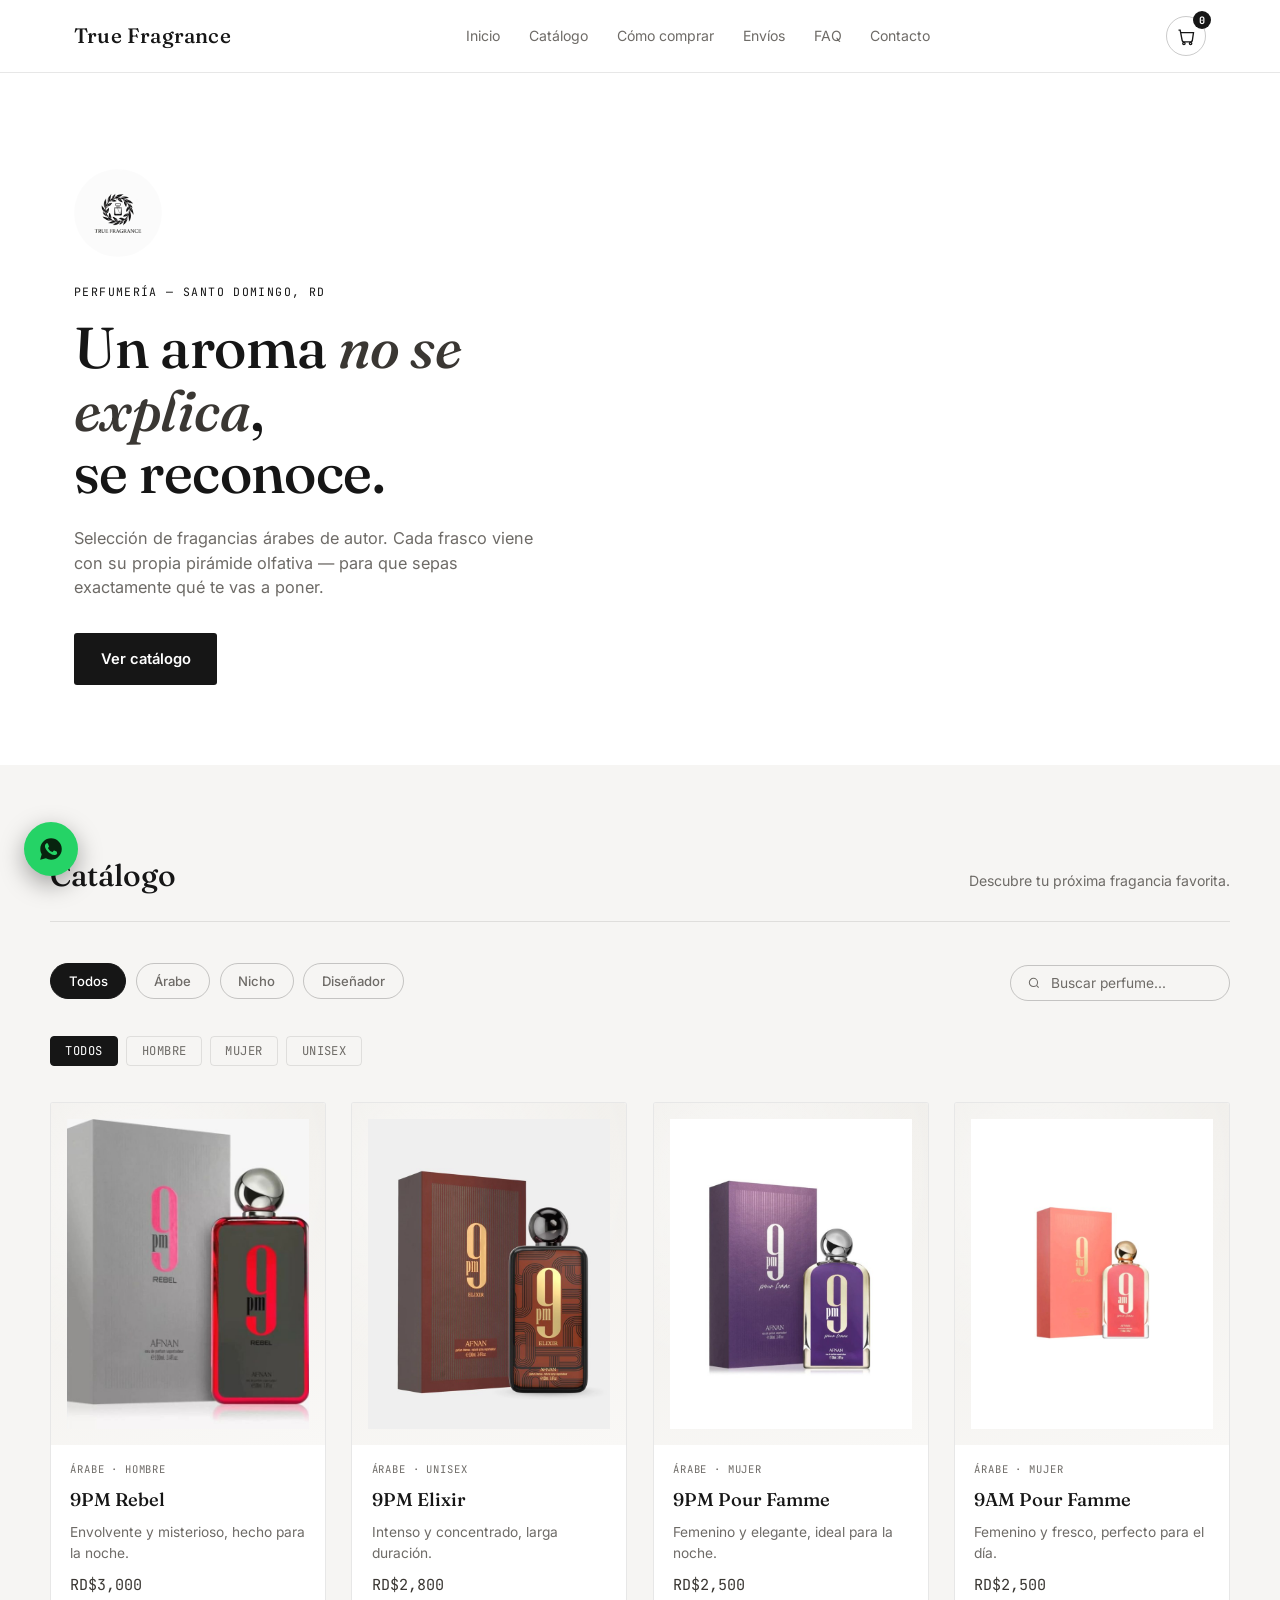
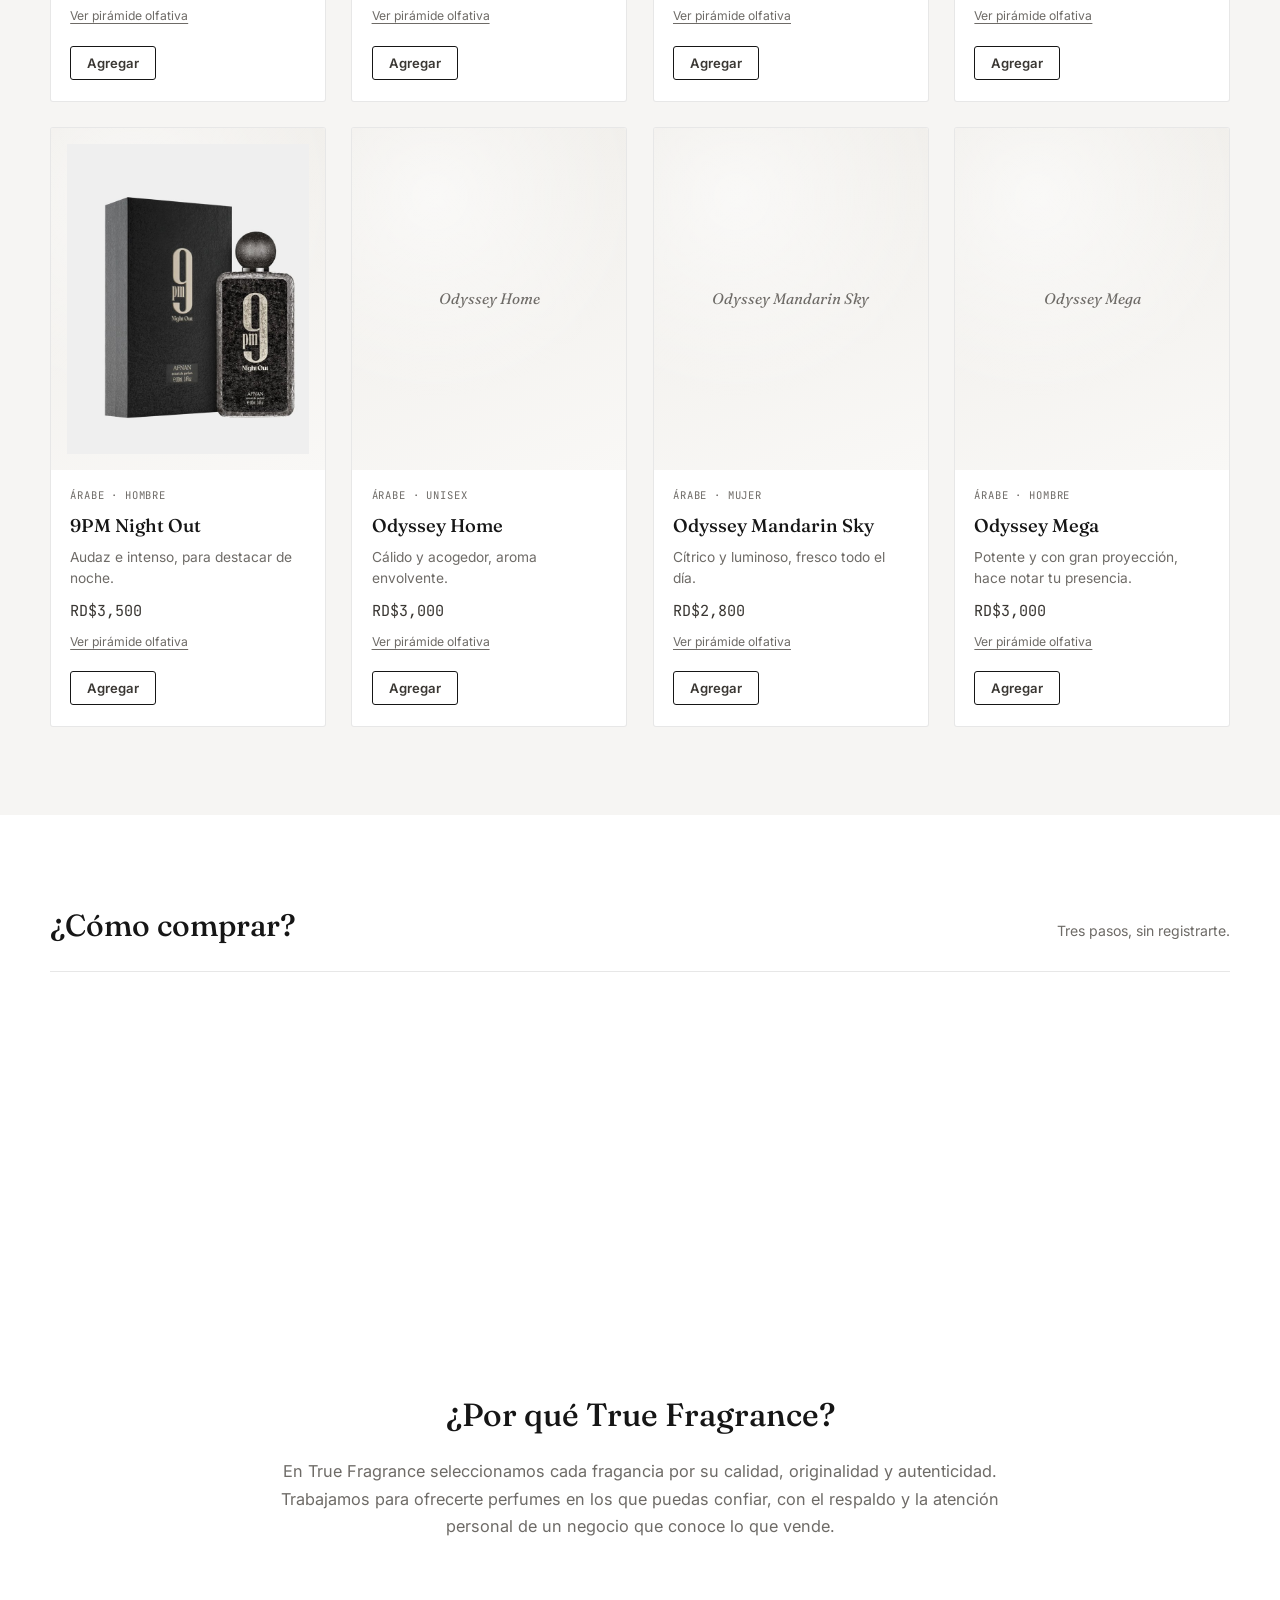
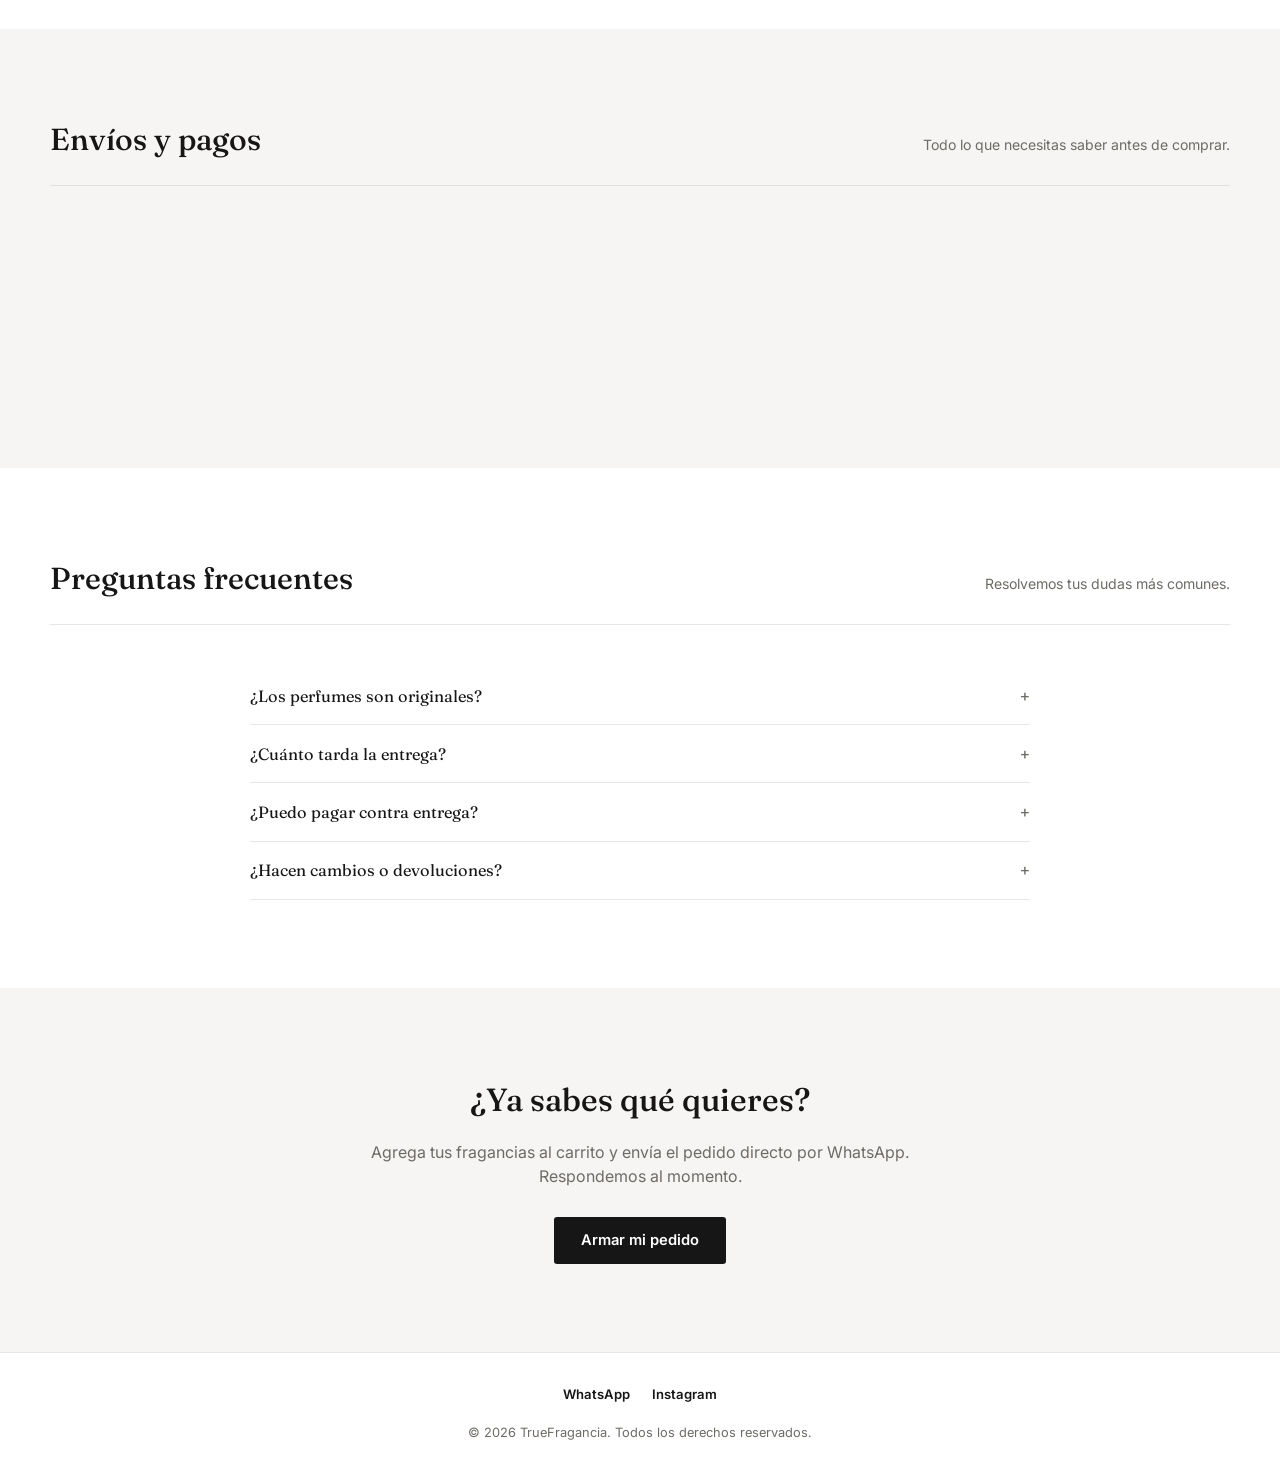
==== index.html @ 489523b9 "Add files via upload" ====
<!DOCTYPE html>
<html lang="es">
<head>
<meta charset="UTF-8">
<meta name="viewport" content="width=device-width, initial-scale=1.0">
<title>TrueFragancia — Perfumería</title>
<meta name="description" content="TrueFragancia — perfumes seleccionados, pedidos directos por WhatsApp.">
<link rel="preconnect" href="https://fonts.googleapis.com">
<link rel="preconnect" href="https://fonts.gstatic.com" crossorigin>
<link href="https://fonts.googleapis.com/css2?family=Fraunces:ital,opsz,wght@0,9..144,300;0,9..144,500;0,9..144,600;1,9..144,400&family=Inter:wght@400;500;600&family=JetBrains+Mono:wght@400;500&display=swap" rel="stylesheet">
<link rel="icon" type="image/jpeg" href="assets/logo.jpg">
<link rel="stylesheet" href="css/style.css">
</head>
<body>

<!-- ===== HEADER ===== -->
<header class="site-header">
  <div class="header-inner">
    <a href="#top" class="brand">
      <span class="brand-name">True Fragrance</span>
    </a>
    <nav class="main-nav" id="mainNav">
      <a href="#top">Inicio</a>
      <a href="#catalogo">Catálogo</a>
      <a href="#como-comprar">Cómo comprar</a>
      <a href="#envios">Envíos</a>
      <a href="#faq">FAQ</a>
      <a href="#contacto">Contacto</a>
    </nav>
    <div class="header-actions">
      <button class="cart-trigger" id="cartTrigger" aria-label="Abrir carrito">
        <svg viewBox="0 0 24 24" width="20" height="20" fill="none" stroke="currentColor" stroke-width="1.6"><path d="M3 5h2l2.4 12.4a2 2 0 0 0 2 1.6h8.2a2 2 0 0 0 2-1.6L21 8H6"/><circle cx="9.5" cy="21" r="1.4"/><circle cx="17.5" cy="21" r="1.4"/></svg>
        <span class="cart-count" id="cartCount">0</span>
      </button>
      <button class="nav-toggle" id="navToggle" aria-label="Abrir menú" aria-expanded="false">
        <span></span><span></span><span></span>
      </button>
    </div>
  </div>
</header>

<!-- ===== HERO ===== -->
<section class="hero" id="top">
  <div class="hero-inner">
    <img src="assets/logo.jpg" alt="True Fragrance" class="hero-logo">
    <p class="eyebrow">Perfumería &mdash; Santo Domingo, RD</p>
    <h1 class="hero-title">Un aroma <em>no se explica</em>,<br>se reconoce.</h1>
    <p class="hero-sub">Selección de fragancias árabes de autor. Cada frasco viene con su propia pirámide olfativa &mdash; para que sepas exactamente qué te vas a poner.</p>
    <a href="#catalogo" class="btn btn-primary">Ver catálogo</a>
  </div>
</section><!-- ===== CATALOGO ===== -->
<section class="catalog reveal" id="catalogo">
  <div class="section-head">
    <h2>Catálogo</h2>
    <p>Descubre tu próxima fragancia favorita.</p>
  </div>
  <div class="catalog-controls">
    <div class="category-filter" id="categoryFilter"><!-- generado por JS --></div>
    <div class="search-box">
      <svg viewBox="0 0 24 24" width="16" height="16" fill="none" stroke="currentColor" stroke-width="1.8"><circle cx="11" cy="11" r="7"/><path d="m20 20-3.5-3.5"/></svg>
      <input type="text" id="searchInput" placeholder="Buscar perfume...">
    </div>
  </div>
  <div class="gender-filter" id="genderFilter"><!-- generado por JS --></div>
  <div class="product-grid" id="productGrid"><!-- generado por JS --></div>
</section>

<!-- ===== COMO COMPRAR ===== -->
<section class="how-it-works reveal" id="como-comprar">
  <div class="section-head">
    <h2>¿Cómo comprar?</h2>
    <p>Tres pasos, sin registrarte.</p>
  </div>
  <div class="steps-grid reveal-stagger">
    <div class="step-box reveal-item">
      <span class="step-num">01</span>
      <h3>Elige tu fragancia</h3>
      <p>Explora el catálogo, filtra por categoría y revisa la pirámide olfativa de cada perfume.</p>
    </div>
    <div class="step-box reveal-item">
      <span class="step-num">02</span>
      <h3>Agrégala al carrito</h3>
      <p>Puedes pedir varias a la vez. Ajusta cantidades desde el carrito en cualquier momento.</p>
    </div>
    <div class="step-box reveal-item">
      <span class="step-num">03</span>
      <h3>Confirma por WhatsApp</h3>
      <p>Al tocar "Pedir por WhatsApp" se arma el mensaje solo, con tu pedido y el total. Nosotros confirmamos entrega y pago contigo directamente.</p>
    </div>
  </div>
</section>

<!-- ===== HISTORIA ===== -->
<section class="story reveal" id="historia">
  <div class="story-inner">
    <h2>¿Por qué True Fragrance?</h2>
    <p>En True Fragrance seleccionamos cada fragancia por su calidad, originalidad y autenticidad. Trabajamos para ofrecerte perfumes en los que puedas confiar, con el respaldo y la atención personal de un negocio que conoce lo que vende.</p>
  </div>
</section>

<!-- ===== ENVIOS Y PAGOS ===== -->
<section class="shipping reveal" id="envios">
  <div class="section-head">
    <h2>Envíos y pagos</h2>
    <p>Todo lo que necesitas saber antes de comprar.</p>
  </div>
  <div class="info-grid reveal-stagger">
    <div class="info-box reveal-item">
      <h3>Zonas de envío</h3>
      <p>Ej: Entregas en Santo Domingo y Distrito Nacional en 24-48h. Otras provincias por courier, 2-4 días. Escribe aquí tus zonas y costos reales.</p>
    </div>
    <div class="info-box reveal-item">
      <h3>Métodos de pago</h3>
      <p>Ej: Efectivo contra entrega, transferencia bancaria o pago móvil. Coordinas el método directo por WhatsApp al confirmar tu pedido.</p>
    </div>
    <div class="info-box reveal-item">
      <h3>Garantía</h3>
      <p>Ej: Todos nuestros perfumes son 100% originales. Si algo llega mal, tienes 48h para reportarlo y lo resolvemos.</p>
    </div>
  </div>
</section>

<!-- ===== FAQ ===== -->
<section class="faq reveal" id="faq">
  <div class="section-head">
    <h2>Preguntas frecuentes</h2>
    <p>Resolvemos tus dudas más comunes.</p>
  </div>
  <div class="faq-list" id="faqList">
    <div class="faq-item">
      <button class="faq-question" type="button" aria-expanded="false">¿Los perfumes son originales?<span class="faq-icon">+</span></button>
      <div class="faq-answer"><p>Sí, todos nuestros perfumes son 100% originales y sellados de fábrica.</p></div>
    </div>
    <div class="faq-item">
      <button class="faq-question" type="button" aria-expanded="false">¿Cuánto tarda la entrega?<span class="faq-icon">+</span></button>
      <div class="faq-answer"><p>Depende de tu zona. Al confirmar tu pedido por WhatsApp te damos el tiempo exacto.</p></div>
    </div>
    <div class="faq-item">
      <button class="faq-question" type="button" aria-expanded="false">¿Puedo pagar contra entrega?<span class="faq-icon">+</span></button>
      <div class="faq-answer"><p>Sí, además de efectivo contra entrega aceptamos transferencia y pago móvil.</p></div>
    </div>
    <div class="faq-item">
      <button class="faq-question" type="button" aria-expanded="false">¿Hacen cambios o devoluciones?<span class="faq-icon">+</span></button>
      <div class="faq-answer"><p>Si tu perfume llega en mal estado, escríbenos dentro de las primeras 48 horas y lo resolvemos sin costo.</p></div>
    </div>
  </div>
</section>

<!-- ===== CONTACTO / CTA ===== -->
<section class="contact reveal" id="contacto">
  <div class="contact-inner">
    <h2>¿Ya sabes qué quieres?</h2>
    <p>Agrega tus fragancias al carrito y envía el pedido directo por WhatsApp. Respondemos al momento.</p>
    <button class="btn btn-primary" id="openCartFromContact">Armar mi pedido</button>
  </div>
</section>

<footer class="site-footer">
  <div class="footer-social">
    <a href="https://wa.me/18492874453" target="_blank" rel="noopener" aria-label="WhatsApp">WhatsApp</a>
    <a href="#" target="_blank" rel="noopener" aria-label="Instagram">Instagram</a>
  </div>
  <p>&copy; <span id="year"></span> TrueFragancia. Todos los derechos reservados.</p>
</footer>

<!-- ===== CART DRAWER ===== -->
<div class="cart-overlay" id="cartOverlay"></div>
<aside class="cart-drawer" id="cartDrawer" aria-label="Carrito de compras">
  <div class="cart-head">
    <h3>Tu pedido</h3>
    <button class="cart-close" id="cartClose" aria-label="Cerrar carrito">&times;</button>
  </div>
  <div class="cart-items" id="cartItems">
    <p class="cart-empty" id="cartEmpty">Tu carrito está vacío. Agrega alguna fragancia del catálogo.</p>
  </div>
  <div class="cart-footer">
    <div class="cart-total-row">
      <span>Total</span>
      <span id="cartTotal">RD$0</span>
    </div>
    <a href="#" target="_blank" rel="noopener" class="btn btn-whatsapp" id="whatsappBtn">
      <svg viewBox="0 0 24 24" width="18" height="18" fill="currentColor"><path d="M12.04 2C6.58 2 2.13 6.45 2.13 11.91c0 1.75.46 3.45 1.32 4.95L2 22l5.28-1.38a9.9 9.9 0 0 0 4.76 1.21h.01c5.46 0 9.9-4.45 9.9-9.91C21.96 6.45 17.5 2 12.04 2Zm5.8 14.1c-.24.68-1.4 1.3-1.94 1.38-.5.08-1.12.11-1.8-.11-.42-.13-.95-.31-1.64-.6-2.88-1.25-4.76-4.15-4.9-4.34-.14-.19-1.17-1.56-1.17-2.98s.73-2.11 1-2.4c.24-.27.53-.33.7-.33h.5c.16 0 .38-.03.58.45.24.58.81 2 .88 2.15.07.15.11.32.02.51-.09.19-.14.31-.28.48-.14.16-.29.36-.42.48-.14.14-.28.29-.12.57.16.28.71 1.18 1.53 1.92 1.05.95 1.95 1.25 2.23 1.39.28.14.44.12.6-.07.16-.19.68-.8.87-1.08.19-.27.37-.22.62-.13.26.09 1.63.77 1.91.91.28.14.47.21.53.33.07.12.07.68-.17 1.36Z"/></svg>
      Pedir por WhatsApp
    </a>
  </div>
</aside>

<button class="wa-float" id="waFloat" aria-label="Escribir por WhatsApp">
  <svg viewBox="0 0 24 24" width="26" height="26" fill="currentColor"><path d="M12.04 2C6.58 2 2.13 6.45 2.13 11.91c0 1.75.46 3.45 1.32 4.95L2 22l5.28-1.38a9.9 9.9 0 0 0 4.76 1.21h.01c5.46 0 9.9-4.45 9.9-9.91C21.96 6.45 17.5 2 12.04 2Zm5.8 14.1c-.24.68-1.4 1.3-1.94 1.38-.5.08-1.12.11-1.8-.11-.42-.13-.95-.31-1.64-.6-2.88-1.25-4.76-4.15-4.9-4.34-.14-.19-1.17-1.56-1.17-2.98s.73-2.11 1-2.4c.24-.27.53-.33.7-.33h.5c.16 0 .38-.03.58.45.24.58.81 2 .88 2.15.07.15.11.32.02.51-.09.19-.14.31-.28.48-.14.16-.29.36-.42.48-.14.14-.28.29-.12.57.16.28.71 1.18 1.53 1.92 1.05.95 1.95 1.25 2.23 1.39.28.14.44.12.6-.07.16-.19.68-.8.87-1.08.19-.27.37-.22.62-.13.26.09 1.63.77 1.91.91.28.14.47.21.53.33.07.12.07.68-.17 1.36Z"/></svg>
</button>

<script src="js/products.js"></script>
<script src="js/script.js"></script>
</body>
</html>
---- css/style.css ----
/* =========================================================
   TrueFragancia — tokens
   ========================================================= */
:root{
  --bg:        #FFFFFF;
  --surface:   #F6F5F3;
  --surface-2: #FFFFFF;
  --ink:       #161616;
  --ink-muted: #6E6B67;
  --gold:      #161616;
  --gold-soft: #3A3733;
  --rose:      #B23A3A;
  --line:      rgba(22,22,22,0.10);
  --line-strong: rgba(22,22,22,0.22);

  --font-display: 'Fraunces', serif;
  --font-body: 'Inter', sans-serif;
  --font-mono: 'JetBrains Mono', monospace;

  --radius: 3px;
  --wa-green: #25D366;
}

*{ box-sizing: border-box; }
html{ scroll-behavior: smooth; overflow-x: hidden; }
body{ overflow-x: hidden; }
body{
  margin:0;
  background: var(--bg);
  color: var(--ink);
  font-family: var(--font-body);
  line-height: 1.5;
  -webkit-font-smoothing: antialiased;
}
img{ max-width:100%; display:block; }
a{ color: inherit; text-decoration:none; }
h1,h2,h3{ font-family: var(--font-display); font-weight:500; margin:0; }
p{ margin:0; }
button{ font-family: inherit; cursor:pointer; }

:focus-visible{ outline: 2px solid var(--gold-soft); outline-offset: 3px; }

.eyebrow{
  font-family: var(--font-mono);
  font-size: .72rem;
  letter-spacing: .12em;
  text-transform: uppercase;
  color: var(--gold);
  margin: 0 0 1.1rem;
}

/* =========================================================
   Animaciones al hacer scroll
   ========================================================= */
.reveal{
  opacity: 0;
  transform: translateY(22px);
  transition: opacity .7s ease, transform .7s ease;
}
.reveal.in-view{
  opacity: 1;
  transform: translateY(0);
}
.reveal-stagger.in-view .reveal-item{
  animation: reveal-item-in .6s ease forwards;
}
.reveal-item{ opacity: 0; transform: translateY(16px); }
@keyframes reveal-item-in{
  to{ opacity: 1; transform: translateY(0); }
}
@media (prefers-reduced-motion: reduce){
  .reveal, .reveal-item{ opacity:1; transform:none; transition:none; animation:none; }
}

/* =========================================================
   Buttons
   ========================================================= */
.btn{
  display:inline-flex; align-items:center; gap:.5rem;
  padding: .85rem 1.6rem;
  border-radius: var(--radius);
  font-size: .92rem;
  font-weight:600;
  border: 1px solid transparent;
  transition: transform .18s ease, background .18s ease, border-color .18s ease;
}
.btn-primary{
  background: var(--gold);
  color: #FFFFFF;
}
.btn-primary:hover{ background: var(--gold-soft); transform: translateY(-1px); }
.btn-whatsapp{
  width:100%;
  justify-content:center;
  background: var(--wa-green);
  color: #08240F;
}
.btn-whatsapp:hover{ filter: brightness(1.08); }

/* =========================================================
   Header
   ========================================================= */
.site-header{
  position: sticky; top:0; z-index: 40;
  background: rgba(255,255,255,.86);
  backdrop-filter: blur(10px);
  border-bottom: 1px solid var(--line);
}
.header-inner{
  max-width: 1180px; margin: 0 auto;
  padding: 1rem 1.5rem;
  display:flex; align-items:center; justify-content:space-between;
  gap: 1rem;
}
.brand{ display:flex; align-items:center; gap:.6rem; }
.brand-name{
  font-family: var(--font-display);
  font-size: 1.3rem;
  font-weight: 500;
  letter-spacing: .01em;
  color: var(--ink);
  transition: color .2s ease;
}
.brand:hover .brand-name{ color: var(--gold-soft); }

.header-actions{ display:flex; align-items:center; gap: .7rem; }

.nav-toggle{
  display:none;
  width: 40px; height:40px;
  border-radius: 50%;
  border: 1px solid var(--line-strong);
  background: transparent;
  flex-direction: column;
  align-items:center; justify-content:center;
  gap: 4px;
}
.nav-toggle span{
  width: 16px; height: 1.5px;
  background: var(--ink);
  transition: transform .2s ease, opacity .2s ease;
}
.nav-toggle[aria-expanded="true"] span:nth-child(1){ transform: translateY(5.5px) rotate(45deg); }
.nav-toggle[aria-expanded="true"] span:nth-child(2){ opacity:0; }
.nav-toggle[aria-expanded="true"] span:nth-child(3){ transform: translateY(-5.5px) rotate(-45deg); }

.main-nav{ display:flex; gap: 1.8rem; }
.main-nav a{
  font-size: .88rem;
  color: var(--ink-muted);
  transition: color .15s ease;
}
.main-nav a:hover{ color: var(--gold-soft); }

.cart-trigger{
  position: relative;
  background: transparent; border: 1px solid var(--line-strong);
  color: var(--ink);
  width: 40px; height: 40px;
  border-radius: 50%;
  display:flex; align-items:center; justify-content:center;
}
.cart-trigger:hover{ border-color: var(--gold); }
.cart-count{
  position:absolute; top:-6px; right:-6px;
  background: var(--gold); color:#FFFFFF;
  font-family: var(--font-mono);
  font-size: .64rem; font-weight:700;
  min-width: 18px; height:18px; border-radius:50%;
  display:flex; align-items:center; justify-content:center;
  padding: 0 3px;
}

/* =========================================================
   Hero
   ========================================================= */
.hero{
  position: relative;
  max-width: 1180px; margin: 0 auto;
  padding: 6rem 1.5rem 5rem;
  text-align: left;
  display:flex; flex-direction:column; align-items:flex-start;
}
.hero-inner{ max-width: 640px; }
.hero-logo{
  width: 88px; height: 88px;
  object-fit: cover;
  object-position: center 30%;
  border-radius: 50%;
  filter: invert(1);
  mix-blend-mode: multiply;
  margin-bottom: 1.6rem;
}
.hero-title{
  font-size: clamp(2.3rem, 5vw, 3.6rem);
  line-height: 1.08;
  letter-spacing: -.01em;
  max-width: 15ch;
}
.hero-title em{
  font-style: italic;
  color: var(--gold-soft);
}
.hero-sub{
  margin-top: 1.4rem;
  max-width: 46ch;
  color: var(--ink-muted);
  font-size: 1.02rem;
}
.hero .btn{ margin-top: 2.1rem; }

@media (max-width: 760px){
  .hero{ padding: 4rem 1.3rem 3rem; }
  .hero-logo{ width: 68px; height: 68px; margin-bottom: 1.2rem; }
  .hero-inner{ max-width: 100%; }
}

@media (max-width: 820px){
  .nav-toggle{ display:flex; }
  .main-nav{
    position: absolute;
    top: 100%; left:0; right:0;
    flex-direction: column;
    gap: 0;
    background: var(--surface);
    border-bottom: 1px solid var(--line-strong);
    max-height: 0;
    overflow: hidden;
    transition: max-height .25s ease;
  }
  .main-nav.open{ max-height: 220px; }
  .main-nav a{
    padding: 1rem 1.5rem;
    border-top: 1px solid var(--line);
    color: var(--ink);
  }
  .site-header{ position: sticky; }
  .header-inner{ position: relative; }
}

@media (max-width: 480px){
  .header-inner{ padding: .7rem 1.1rem; }
  .brand-name{ font-size: 1.1rem; }
}

@media (max-width: 820px){
  .steps-grid{ grid-template-columns: 1fr; }
  .info-grid{ grid-template-columns: 1fr; }
  .catalog-controls{ flex-direction: column; align-items: stretch; }
  .gender-filter{ overflow-x: auto; padding-bottom: .3rem; }
  .search-box{ width: 100%; }
}

@media (max-width: 640px){
  .hero-logo{ width: 96px; height: 96px; margin-bottom: 1.2rem; }
  section{ padding: 3.6rem 1.1rem; }
  .hero{ padding: 3.2rem 1.1rem 3rem; }
  .hero-title{ font-size: clamp(1.9rem, 8vw, 2.6rem); }
  .hero-sub{ font-size: .94rem; }
  .section-head{ margin-bottom: 1.8rem; padding-bottom: 1.1rem; }
  .section-head h2{ font-size: 1.5rem; }
  .product-grid{ grid-template-columns: repeat(2, minmax(0, 1fr)); gap: .7rem; }
  .product-body{ padding: .7rem .8rem .85rem; gap: .35rem; }
  .product-name{ font-size: .92rem; }
  .product-desc{ font-size: .74rem; }
  .product-price{ font-size: .82rem; }
  .product-cat{ font-size: .58rem; }
  .pyramid-toggle{ font-size: .66rem; }
  .add-btn{ padding: .4rem .7rem; font-size: .74rem; }
  .reveal{ transform: translateY(10px); transition: opacity .5s ease, transform .5s ease; }
  .product-card{ animation-duration: .35s; }
  .story h2, .contact h2{ font-size: 1.5rem; }
  .cart-drawer{ width: 100vw; }
  .wa-float{ width: 48px; height: 48px; bottom: 1rem; left: 1rem; }
  .wa-float svg{ width: 22px; height: 22px; }
}

/* =========================================================
   Section shell
   ========================================================= */
section{ padding: 5.5rem 1.5rem; }
.section-head{
  max-width: 1180px; margin: 0 auto 2.6rem;
  display:flex; align-items:baseline; justify-content:space-between; gap:1rem;
  flex-wrap:wrap;
  border-bottom: 1px solid var(--line);
  padding-bottom: 1.4rem;
}
.section-head h2{ font-size: 1.9rem; }
.section-head p{ color: var(--ink-muted); font-size: .88rem; }
.section-head code{
  font-family: var(--font-mono);
  background: var(--surface-2);
  padding: .1rem .4rem;
  border-radius: 2px;
  font-size: .82rem;
}

/* =========================================================
   Catalog
   ========================================================= */
.catalog{ background: var(--surface); }

.catalog-controls{
  max-width: 1180px; margin: 0 auto 2rem;
  display:flex; align-items:center; justify-content:space-between;
  gap: 1rem; flex-wrap: wrap;
}
.category-filter{
  display:flex; gap: .6rem;
  overflow-x: auto;
  padding-bottom: .3rem;
  flex: 1 1 auto;
}
.category-filter::-webkit-scrollbar{ display:none; }
.search-box{
  display:flex; align-items:center; gap:.5rem;
  border: 1px solid var(--line-strong);
  border-radius: 999px;
  padding: .5rem 1rem;
  color: var(--ink-muted);
  flex: 0 0 auto;
  width: 220px;
}
.search-box:focus-within{ border-color: var(--ink); color: var(--ink); }
.search-box input{
  background:none; border:none; outline:none;
  color: var(--ink); font-family: var(--font-body);
  font-size: .86rem; width: 100%;
}
.search-box input::placeholder{ color: var(--ink-muted); }
.no-results{
  grid-column: 1/-1;
  text-align:center;
  color: var(--ink-muted);
  padding: 2.5rem 0;
  font-size: .9rem;
}

.gender-filter{
  max-width: 1180px; margin: 0 auto 2.2rem;
  display:flex; gap: .5rem;
}
.gender-btn{
  background: transparent;
  border: 1px solid var(--line);
  color: var(--ink-muted);
  padding: .4rem .9rem;
  border-radius: 4px;
  font-size: .76rem;
  font-family: var(--font-mono);
  letter-spacing: .04em;
  text-transform: uppercase;
  transition: background .15s ease, color .15s ease, border-color .15s ease;
}
.gender-btn:hover{ border-color: var(--ink-muted); color: var(--ink); }
.gender-btn.active{
  background: var(--ink);
  border-color: var(--ink);
  color: var(--bg);
}
.cat-btn{
  flex: 0 0 auto;
  background: transparent;
  border: 1px solid var(--line-strong);
  color: var(--ink-muted);
  padding: .55rem 1.1rem;
  border-radius: 999px;
  font-size: .82rem;
  font-weight: 500;
  white-space: nowrap;
  transition: background .15s ease, color .15s ease, border-color .15s ease;
}
.cat-btn:hover{ border-color: var(--ink); color: var(--ink); }
.cat-btn.active{
  background: var(--gold);
  border-color: var(--gold);
  color: #FFFFFF;
}

.product-grid{
  max-width: 1180px; margin: 0 auto;
  display:grid;
  grid-template-columns: repeat(auto-fill, minmax(250px, 1fr));
  gap: 1.6rem;
}
.product-card{
  background: var(--surface-2);
  border: 1px solid var(--line);
  border-radius: var(--radius);
  overflow:hidden;
  display:flex; flex-direction:column;
  transition: border-color .2s ease, transform .2s ease;
  opacity: 0;
  animation: card-in .5s ease forwards;
}
.product-card:hover{ border-color: var(--line-strong); transform: translateY(-3px); }
@keyframes card-in{
  from{ opacity:0; transform: translateY(14px); }
  to{ opacity:1; transform: translateY(0); }
}
.product-card:nth-child(1){ animation-delay: .03s; }
.product-card:nth-child(2){ animation-delay: .09s; }
.product-card:nth-child(3){ animation-delay: .15s; }
.product-card:nth-child(4){ animation-delay: .21s; }
.product-card:nth-child(5){ animation-delay: .27s; }
.product-card:nth-child(6){ animation-delay: .33s; }
.product-card:nth-child(n+7){ animation-delay: .38s; }
@media (prefers-reduced-motion: reduce){
  .product-card{ animation: none; opacity:1; }
}
.product-photo{
  aspect-ratio: 4/5;
  background:
    radial-gradient(circle at 30% 20%, rgba(255,255,255,.6), transparent 60%),
    linear-gradient(160deg, #EFEDE9, #F9F8F6);
  display:flex; align-items:center; justify-content:center;
  color: var(--ink-muted);
  font-family: var(--font-display); font-style: italic; font-size: .95rem;
  text-align:center; padding: 1rem;
  overflow:hidden;
}
.product-photo img{ width:100%; height:100%; object-fit: cover; }
.product-body{ padding: 1.1rem 1.2rem 1.3rem; display:flex; flex-direction:column; gap:.5rem; flex:1; }
.product-cat{
  font-family: var(--font-mono);
  font-size: .66rem;
  letter-spacing: .08em;
  text-transform: uppercase;
  color: var(--ink-muted);
}
.product-name{ font-family: var(--font-display); font-size: 1.15rem; }
.product-desc{ color: var(--ink-muted); font-size: .86rem; }
.product-price{
  font-family: var(--font-mono);
  color: var(--gold-soft);
  font-size: .95rem;
  margin-top:.2rem;
}

.pyramid-toggle{
  background:none; border:none; color: var(--ink-muted);
  font-size: .76rem; text-align:left; padding:0;
  text-decoration: underline; text-underline-offset: 3px;
  margin-top:.2rem;
}
.pyramid-toggle:hover{ color: var(--gold-soft); }
.pyramid{
  display:none;
  margin-top:.5rem;
  padding-top:.6rem;
  border-top: 1px dashed var(--line-strong);
  font-family: var(--font-mono);
  font-size: .72rem;
  color: var(--ink-muted);
}
.pyramid.open{ display:block; }
.pyramid-row{ display:flex; gap:.5rem; padding:.15rem 0; }
.pyramid-row b{ color: var(--gold); min-width: 78px; font-weight:600; }

.product-footer{
  margin-top: auto; padding-top: .9rem;
  display:flex; align-items:center; justify-content:space-between;
}
.add-btn{
  background: transparent;
  border: 1px solid var(--gold);
  color: var(--gold-soft);
  padding: .5rem 1rem;
  font-size: .82rem; font-weight:600;
  border-radius: var(--radius);
  transition: background .15s ease, color .15s ease;
}
.add-btn:hover{ background: var(--gold); color:#FFFFFF; }
.add-btn.added{ background: var(--wa-green); border-color: var(--wa-green); color:#08240F; }

/* =========================================================
   Cómo comprar
   ========================================================= */
.steps-grid{
  max-width: 1180px; margin: 0 auto;
  display:grid; grid-template-columns: repeat(3, 1fr); gap: 1.6rem;
}
.step-box{
  border: 1px solid var(--line);
  border-radius: var(--radius);
  padding: 1.6rem 1.4rem;
}
.step-num{
  display:block;
  font-family: var(--font-mono);
  color: var(--ink-muted);
  font-size: .8rem;
  margin-bottom: .8rem;
}
.step-box h3{ font-size: 1.05rem; margin-bottom: .5rem; }
.step-box p{ color: var(--ink-muted); font-size: .86rem; }

/* =========================================================
   Envíos y pagos
   ========================================================= */
.shipping{ background: var(--surface); }
.info-grid{
  max-width: 1180px; margin: 0 auto;
  display:grid; grid-template-columns: repeat(3, 1fr); gap: 1.6rem;
}
.info-box{
  background: var(--surface-2);
  border: 1px solid var(--line);
  border-radius: var(--radius);
  padding: 1.6rem 1.4rem;
}
.info-box h3{ font-size: 1rem; margin-bottom: .6rem; }
.info-box p{ color: var(--ink-muted); font-size: .86rem; line-height:1.6; }

/* =========================================================
   FAQ
   ========================================================= */
.faq-list{ max-width: 780px; margin: 0 auto; }
.faq-item{ border-bottom: 1px solid var(--line); }
.faq-question{
  width:100%;
  display:flex; align-items:center; justify-content:space-between;
  background:none; border:none; color: var(--ink);
  padding: 1.1rem 0;
  font-family: var(--font-display); font-size: 1.02rem; text-align:left;
}
.faq-icon{
  font-family: var(--font-mono);
  color: var(--ink-muted);
  transition: transform .2s ease;
  flex-shrink:0; margin-left: 1rem;
}
.faq-question[aria-expanded="true"] .faq-icon{ transform: rotate(45deg); }
.faq-answer{
  max-height:0; overflow:hidden;
  transition: max-height .25s ease;
}
.faq-answer p{ color: var(--ink-muted); font-size: .88rem; padding: 0 0 1.1rem; line-height:1.6; }

/* =========================================================
   Story
   ========================================================= */
.story-inner{ max-width: 720px; margin:0 auto; text-align:center; }
.story h2{ font-size: 2rem; margin-bottom: 1.2rem; }
.story p{ color: var(--ink-muted); font-size: 1.02rem; line-height:1.7; }

/* =========================================================
   Contact / CTA
   ========================================================= */
.contact{ background: var(--surface); text-align:center; }
.contact-inner{ max-width: 560px; margin:0 auto; }
.contact h2{ font-size: 2rem; }
.contact p{ color: var(--ink-muted); margin: 1rem 0 1.8rem; }

/* =========================================================
   Footer
   ========================================================= */
.site-footer{
  padding: 2rem 1.5rem;
  text-align:center;
  color: var(--ink-muted);
  font-size: .8rem;
  border-top: 1px solid var(--line);
}
.footer-social{
  display:flex; justify-content:center; gap: 1.4rem;
  margin-bottom: 1rem;
}
.footer-social a{
  color: var(--ink);
  font-size: .82rem;
  font-weight: 600;
  border-bottom: 1px solid transparent;
  padding-bottom: 2px;
  transition: border-color .15s ease, color .15s ease;
}
.footer-social a:hover{ border-color: var(--ink); color: var(--gold-soft); }

/* =========================================================
   Cart drawer
   ========================================================= */
.cart-overlay{
  position: fixed; inset:0;
  background: rgba(0,0,0,.5);
  opacity:0; pointer-events:none;
  transition: opacity .25s ease;
  z-index: 60;
}
.cart-overlay.open{ opacity:1; pointer-events:auto; }

.cart-drawer{
  position: fixed; top:0; right:0; bottom:0;
  width: min(380px, 92vw);
  background: var(--surface);
  border-left: 1px solid var(--line-strong);
  z-index: 61;
  display:flex; flex-direction:column;
  transform: translateX(100%);
  transition: transform .3s ease;
}
.cart-drawer.open{ transform: translateX(0); }

.cart-head{
  display:flex; align-items:center; justify-content:space-between;
  padding: 1.2rem 1.4rem;
  border-bottom: 1px solid var(--line);
}
.cart-head h3{ font-size: 1.2rem; }
.cart-close{
  background:none; border:none; color: var(--ink);
  font-size: 1.6rem; line-height:1;
}
.cart-items{ flex:1; overflow-y:auto; padding: 1rem 1.4rem; }
.cart-empty{ color: var(--ink-muted); font-size: .88rem; padding-top: 1rem; }

.cart-item{
  display:flex; align-items:center; gap: .8rem;
  padding: .8rem 0;
  border-bottom: 1px solid var(--line);
}
.cart-item-name{ font-size: .9rem; }
.cart-item-price{ font-family: var(--font-mono); font-size: .78rem; color: var(--ink-muted); }
.cart-item-controls{
  margin-left:auto; display:flex; align-items:center; gap:.5rem;
}
.qty-btn{
  width: 24px; height:24px;
  border-radius: 50%;
  border: 1px solid var(--line-strong);
  background:none; color: var(--ink);
  display:flex; align-items:center; justify-content:center;
  font-size: .9rem;
}
.qty-btn:hover{ border-color: var(--gold); }
.qty-val{ font-family: var(--font-mono); font-size: .84rem; min-width: 1.2rem; text-align:center; }
.remove-btn{
  background:none; border:none; color: var(--rose);
  font-size: .74rem; text-decoration: underline;
  margin-left: .3rem;
}

.cart-footer{ padding: 1.2rem 1.4rem 1.5rem; border-top: 1px solid var(--line); }
.cart-total-row{
  display:flex; justify-content:space-between; align-items:baseline;
  margin-bottom: 1rem;
  font-family: var(--font-mono);
}
.cart-total-row span:first-child{ color: var(--ink-muted); font-size:.82rem; text-transform:uppercase; letter-spacing:.06em; }
.cart-total-row span:last-child{ font-size: 1.3rem; color: var(--gold-soft); }

/* =========================================================
   Floating WhatsApp button
   ========================================================= */
.wa-float{
  position: fixed; bottom: 1.5rem; left: 1.5rem;
  width: 54px; height:54px; border-radius:50%;
  background: var(--wa-green); color:#08240F;
  border:none;
  display:flex; align-items:center; justify-content:center;
  box-shadow: 0 8px 24px rgba(0,0,0,.35);
  z-index: 50;
  transition: transform .18s ease;
}
.wa-float:hover{ transform: scale(1.06); }
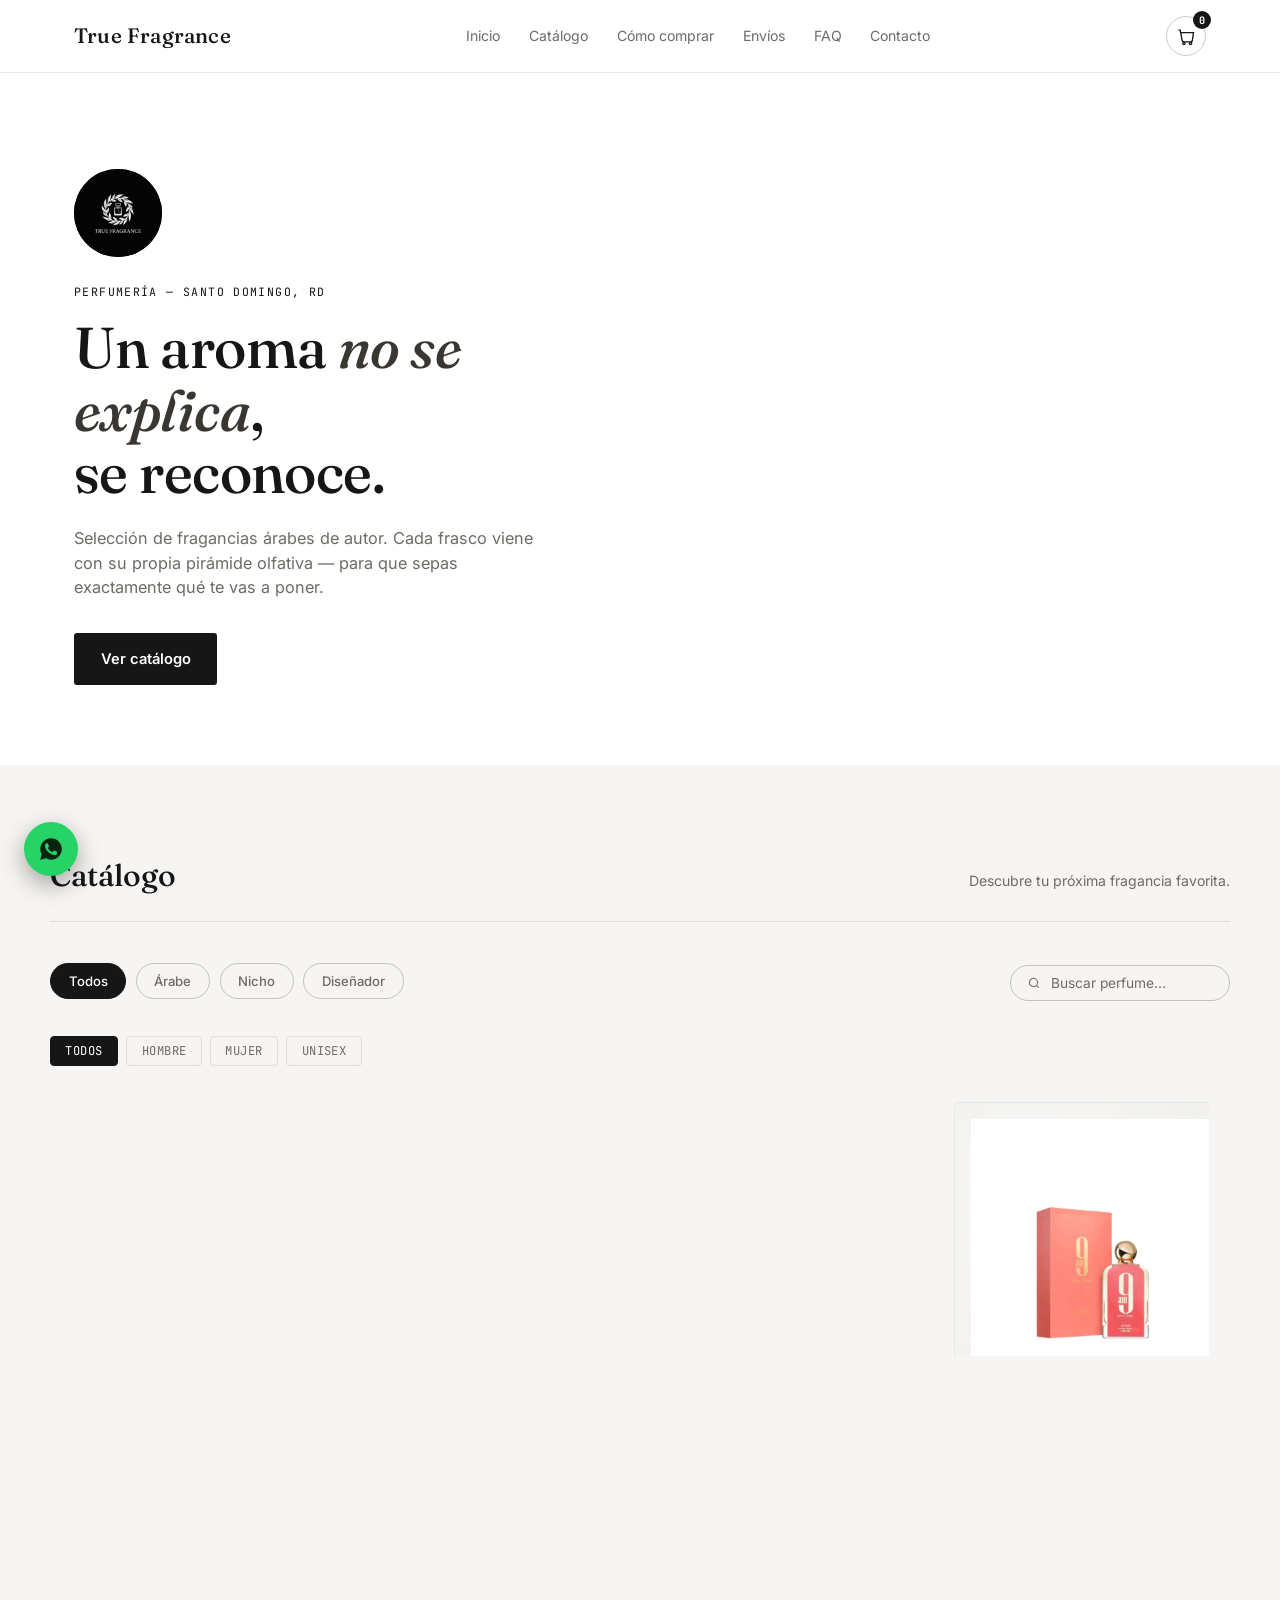
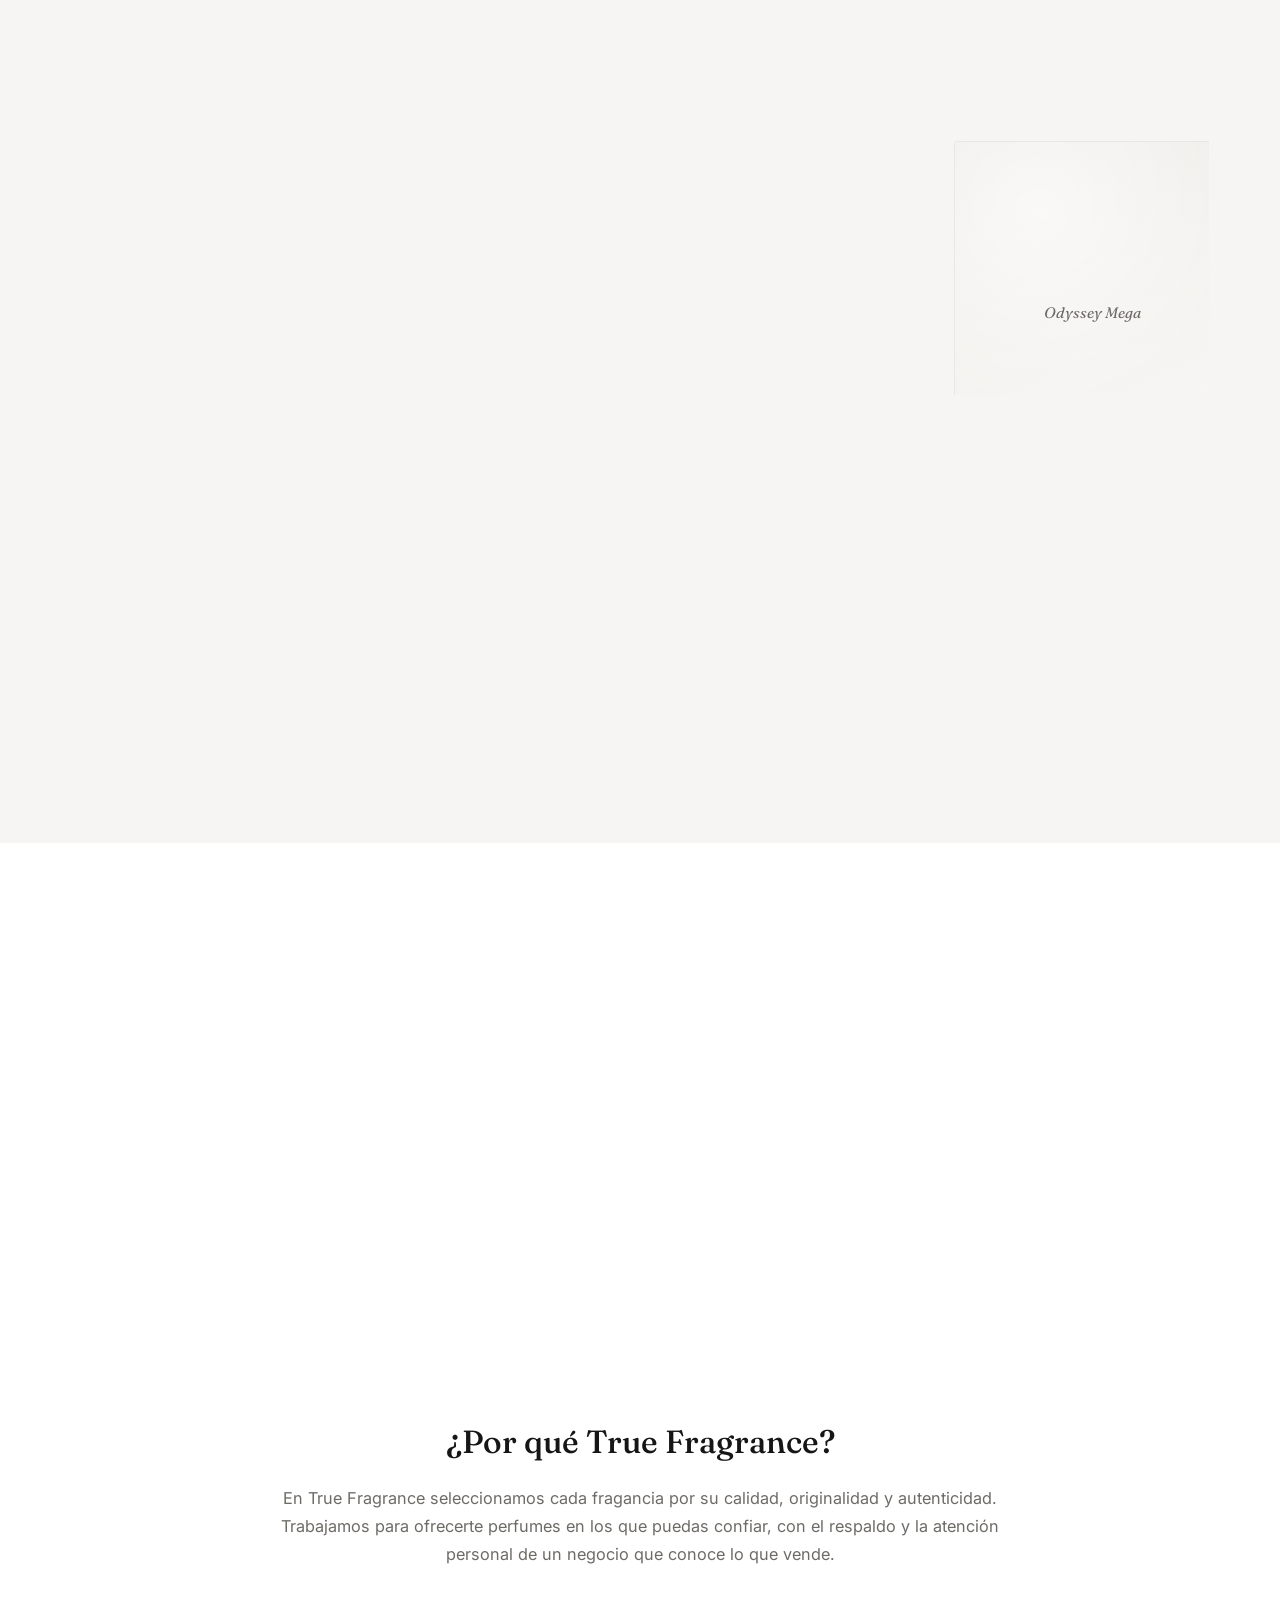
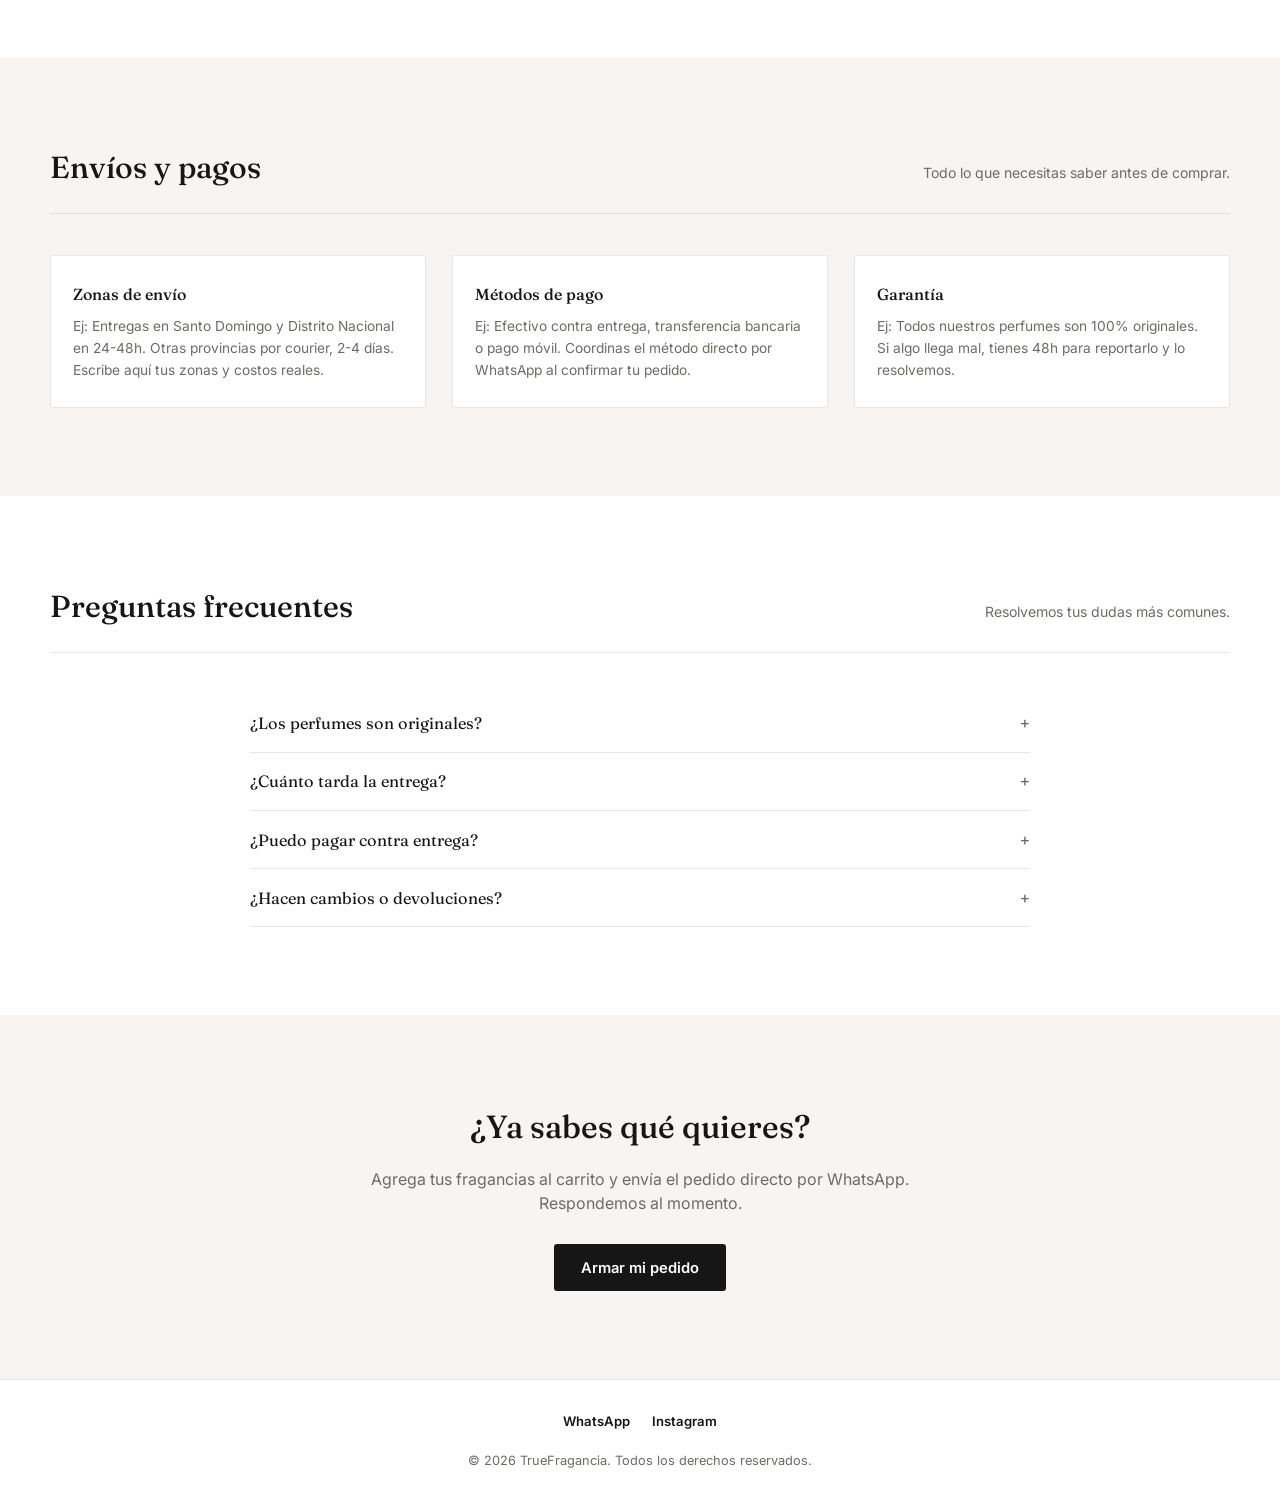
==== commit 7355f875: "Add versioning to CSS and JS file links Updated stylesheet and script references to include versioni" ====
--- a/index.html
+++ b/index.html
@@ -9,7 +9,7 @@
 <link rel="preconnect" href="https://fonts.gstatic.com" crossorigin>
 <link href="https://fonts.googleapis.com/css2?family=Fraunces:ital,opsz,wght@0,9..144,300;0,9..144,500;0,9..144,600;1,9..144,400&family=Inter:wght@400;500;600&family=JetBrains+Mono:wght@400;500&display=swap" rel="stylesheet">
 <link rel="icon" type="image/jpeg" href="assets/logo.jpg">
-<link rel="stylesheet" href="css/style.css">
+<link rel="stylesheet" href="css/style.css?v=3">
 </head>
 <body>
 
@@ -48,7 +48,9 @@
     <p class="hero-sub">Selección de fragancias árabes de autor. Cada frasco viene con su propia pirámide olfativa &mdash; para que sepas exactamente qué te vas a poner.</p>
     <a href="#catalogo" class="btn btn-primary">Ver catálogo</a>
   </div>
-</section><!-- ===== CATALOGO ===== -->
+</section>
+
+<!-- ===== CATALOGO ===== -->
 <section class="catalog reveal" id="catalogo">
   <div class="section-head">
     <h2>Catálogo</h2>
@@ -189,7 +191,7 @@
   <svg viewBox="0 0 24 24" width="26" height="26" fill="currentColor"><path d="M12.04 2C6.58 2 2.13 6.45 2.13 11.91c0 1.75.46 3.45 1.32 4.95L2 22l5.28-1.38a9.9 9.9 0 0 0 4.76 1.21h.01c5.46 0 9.9-4.45 9.9-9.91C21.96 6.45 17.5 2 12.04 2Zm5.8 14.1c-.24.68-1.4 1.3-1.94 1.38-.5.08-1.12.11-1.8-.11-.42-.13-.95-.31-1.64-.6-2.88-1.25-4.76-4.15-4.9-4.34-.14-.19-1.17-1.56-1.17-2.98s.73-2.11 1-2.4c.24-.27.53-.33.7-.33h.5c.16 0 .38-.03.58.45.24.58.81 2 .88 2.15.07.15.11.32.02.51-.09.19-.14.31-.28.48-.14.16-.29.36-.42.48-.14.14-.28.29-.12.57.16.28.71 1.18 1.53 1.92 1.05.95 1.95 1.25 2.23 1.39.28.14.44.12.6-.07.16-.19.68-.8.87-1.08.19-.27.37-.22.62-.13.26.09 1.63.77 1.91.91.28.14.47.21.53.33.07.12.07.68-.17 1.36Z"/></svg>
 </button>
 
-<script src="js/products.js"></script>
-<script src="js/script.js"></script>
+<script src="js/products.js?v=3"></script>
+<script src="js/script.js?v=3"></script>
 </body>
 </html>
--- a/css/style.css
+++ b/css/style.css
@@ -187,8 +187,7 @@
   object-fit: cover;
   object-position: center 30%;
   border-radius: 50%;
-  filter: invert(1);
-  mix-blend-mode: multiply;
+  background: #000;
   margin-bottom: 1.6rem;
 }
 .hero-title{
@@ -209,6 +208,403 @@
 }
 .hero .btn{ margin-top: 2.1rem; }
 
+
+/* =========================================================
+   Section shell
+   ========================================================= */
+section{ padding: 5.5rem 1.5rem; }
+.section-head{
+  max-width: 1180px; margin: 0 auto 2.6rem;
+  display:flex; align-items:baseline; justify-content:space-between; gap:1rem;
+  flex-wrap:wrap;
+  border-bottom: 1px solid var(--line);
+  padding-bottom: 1.4rem;
+}
+.section-head h2{ font-size: 1.9rem; }
+.section-head p{ color: var(--ink-muted); font-size: .88rem; }
+.section-head code{
+  font-family: var(--font-mono);
+  background: var(--surface-2);
+  padding: .1rem .4rem;
+  border-radius: 2px;
+  font-size: .82rem;
+}
+
+/* =========================================================
+   Catalog
+   ========================================================= */
+.catalog{ background: var(--surface); }
+
+.catalog-controls{
+  max-width: 1180px; margin: 0 auto 2rem;
+  display:flex; align-items:center; justify-content:space-between;
+  gap: 1rem; flex-wrap: wrap;
+}
+.category-filter{
+  display:flex; gap: .6rem;
+  overflow-x: auto;
+  padding-bottom: .3rem;
+  flex: 1 1 auto;
+}
+.category-filter::-webkit-scrollbar{ display:none; }
+.search-box{
+  display:flex; align-items:center; gap:.5rem;
+  border: 1px solid var(--line-strong);
+  border-radius: 999px;
+  padding: .5rem 1rem;
+  color: var(--ink-muted);
+  flex: 0 0 auto;
+  width: 220px;
+}
+.search-box:focus-within{ border-color: var(--ink); color: var(--ink); }
+.search-box input{
+  background:none; border:none; outline:none;
+  color: var(--ink); font-family: var(--font-body);
+  font-size: .86rem; width: 100%;
+}
+.search-box input::placeholder{ color: var(--ink-muted); }
+.no-results{
+  grid-column: 1/-1;
+  text-align:center;
+  color: var(--ink-muted);
+  padding: 2.5rem 0;
+  font-size: .9rem;
+}
+
+.gender-filter{
+  max-width: 1180px; margin: 0 auto 2.2rem;
+  display:flex; gap: .5rem;
+}
+.gender-btn{
+  background: transparent;
+  border: 1px solid var(--line);
+  color: var(--ink-muted);
+  padding: .4rem .9rem;
+  border-radius: 4px;
+  font-size: .76rem;
+  font-family: var(--font-mono);
+  letter-spacing: .04em;
+  text-transform: uppercase;
+  transition: background .15s ease, color .15s ease, border-color .15s ease;
+}
+.gender-btn:hover{ border-color: var(--ink-muted); color: var(--ink); }
+.gender-btn.active{
+  background: var(--ink);
+  border-color: var(--ink);
+  color: var(--bg);
+}
+.cat-btn{
+  flex: 0 0 auto;
+  background: transparent;
+  border: 1px solid var(--line-strong);
+  color: var(--ink-muted);
+  padding: .55rem 1.1rem;
+  border-radius: 999px;
+  font-size: .82rem;
+  font-weight: 500;
+  white-space: nowrap;
+  transition: background .15s ease, color .15s ease, border-color .15s ease;
+}
+.cat-btn:hover{ border-color: var(--ink); color: var(--ink); }
+.cat-btn.active{
+  background: var(--gold);
+  border-color: var(--gold);
+  color: #FFFFFF;
+}
+
+.product-grid{
+  max-width: 1180px; margin: 0 auto;
+  display:grid;
+  grid-template-columns: repeat(auto-fill, minmax(250px, 1fr));
+  gap: 1.6rem;
+}
+.product-card{
+  background: var(--surface-2);
+  border: 1px solid var(--line);
+  border-radius: var(--radius);
+  overflow:hidden;
+  display:flex; flex-direction:column;
+  transition: border-color .2s ease, transform .2s ease;
+  opacity: 0;
+  animation: card-in .5s ease forwards;
+}
+.product-card:hover{ border-color: var(--line-strong); transform: translateY(-3px); }
+@keyframes card-in{
+  from{ opacity:0; transform: translateY(14px); }
+  to{ opacity:1; transform: translateY(0); }
+}
+.product-card:nth-child(1){ animation-delay: .03s; }
+.product-card:nth-child(2){ animation-delay: .09s; }
+.product-card:nth-child(3){ animation-delay: .15s; }
+.product-card:nth-child(4){ animation-delay: .21s; }
+.product-card:nth-child(5){ animation-delay: .27s; }
+.product-card:nth-child(6){ animation-delay: .33s; }
+.product-card:nth-child(n+7){ animation-delay: .38s; }
+@media (prefers-reduced-motion: reduce){
+  .product-card{ animation: none; opacity:1; }
+}
+.product-photo{
+  aspect-ratio: 4/5;
+  background:
+    radial-gradient(circle at 30% 20%, rgba(255,255,255,.6), transparent 60%),
+    linear-gradient(160deg, #EFEDE9, #F9F8F6);
+  display:flex; align-items:center; justify-content:center;
+  color: var(--ink-muted);
+  font-family: var(--font-display); font-style: italic; font-size: .95rem;
+  text-align:center; padding: 1rem;
+  overflow:hidden;
+}
+.product-photo img{ width:100%; height:100%; object-fit: cover; }
+.product-body{ padding: 1.1rem 1.2rem 1.3rem; display:flex; flex-direction:column; gap:.5rem; flex:1; }
+.product-cat{
+  font-family: var(--font-mono);
+  font-size: .66rem;
+  letter-spacing: .08em;
+  text-transform: uppercase;
+  color: var(--ink-muted);
+}
+.product-name{ font-family: var(--font-display); font-size: 1.15rem; font-weight: 600; }
+.product-desc{ color: var(--ink-muted); font-size: .86rem; }
+.product-price{
+  font-family: var(--font-mono);
+  color: #A07A3F;
+  font-weight: 600;
+  font-size: .95rem;
+  margin-top:.5rem;
+  padding-top: .5rem;
+  border-top: 1px solid var(--line);
+}
+
+.pyramid-toggle{
+  background:none; border:none; color: var(--ink-muted);
+  font-size: .76rem; text-align:left; padding:0;
+  text-decoration: underline; text-underline-offset: 3px;
+  margin-top:.2rem;
+}
+.pyramid-toggle:hover{ color: var(--gold-soft); }
+.pyramid{
+  display:none;
+  margin-top:.5rem;
+  padding-top:.6rem;
+  border-top: 1px dashed var(--line-strong);
+  font-family: var(--font-mono);
+  font-size: .72rem;
+  color: var(--ink-muted);
+}
+.pyramid.open{ display:block; }
+.pyramid-row{ display:flex; gap:.5rem; padding:.15rem 0; }
+.pyramid-row b{ color: var(--gold); min-width: 78px; font-weight:600; }
+
+.product-footer{
+  margin-top: auto; padding-top: .9rem;
+  display:flex; align-items:center; justify-content:space-between;
+}
+.add-btn{
+  background: transparent;
+  border: 1px solid var(--gold);
+  color: var(--gold-soft);
+  padding: .5rem 1rem;
+  font-size: .82rem; font-weight:600;
+  border-radius: var(--radius);
+  transition: background .15s ease, color .15s ease;
+}
+.add-btn:hover{ background: var(--gold); color:#FFFFFF; }
+.add-btn.added{ background: var(--wa-green); border-color: var(--wa-green); color:#08240F; }
+
+/* =========================================================
+   Cómo comprar
+   ========================================================= */
+.steps-grid{
+  max-width: 1180px; margin: 0 auto;
+  display:grid; grid-template-columns: repeat(3, 1fr); gap: 1.6rem;
+}
+.step-box{
+  border: 1px solid var(--line);
+  border-radius: var(--radius);
+  padding: 1.6rem 1.4rem;
+}
+.step-num{
+  display:block;
+  font-family: var(--font-mono);
+  color: var(--ink-muted);
+  font-size: .8rem;
+  margin-bottom: .8rem;
+}
+.step-box h3{ font-size: 1.05rem; margin-bottom: .5rem; }
+.step-box p{ color: var(--ink-muted); font-size: .86rem; }
+
+/* =========================================================
+   Envíos y pagos
+   ========================================================= */
+.shipping{ background: var(--surface); }
+.info-grid{
+  max-width: 1180px; margin: 0 auto;
+  display:grid; grid-template-columns: repeat(3, 1fr); gap: 1.6rem;
+}
+.info-box{
+  background: var(--surface-2);
+  border: 1px solid var(--line);
+  border-radius: var(--radius);
+  padding: 1.6rem 1.4rem;
+}
+.info-box h3{ font-size: 1rem; margin-bottom: .6rem; }
+.info-box p{ color: var(--ink-muted); font-size: .86rem; line-height:1.6; }
+
+/* =========================================================
+   FAQ
+   ========================================================= */
+.faq-list{ max-width: 780px; margin: 0 auto; }
+.faq-item{ border-bottom: 1px solid var(--line); }
+.faq-question{
+  width:100%;
+  display:flex; align-items:center; justify-content:space-between;
+  background:none; border:none; color: var(--ink);
+  padding: 1.1rem 0;
+  font-family: var(--font-display); font-size: 1.02rem; text-align:left;
+}
+.faq-icon{
+  font-family: var(--font-mono);
+  color: var(--ink-muted);
+  transition: transform .2s ease;
+  flex-shrink:0; margin-left: 1rem;
+}
+.faq-question[aria-expanded="true"] .faq-icon{ transform: rotate(45deg); }
+.faq-answer{
+  max-height:0; overflow:hidden;
+  transition: max-height .25s ease;
+}
+.faq-answer p{ color: var(--ink-muted); font-size: .88rem; padding: 0 0 1.1rem; line-height:1.6; }
+
+/* =========================================================
+   Story
+   ========================================================= */
+.story-inner{ max-width: 720px; margin:0 auto; text-align:center; }
+.story h2{ font-size: 2rem; margin-bottom: 1.2rem; }
+.story p{ color: var(--ink-muted); font-size: 1.02rem; line-height:1.7; }
+
+/* =========================================================
+   Contact / CTA
+   ========================================================= */
+.contact{ background: var(--surface); text-align:center; }
+.contact-inner{ max-width: 560px; margin:0 auto; }
+.contact h2{ font-size: 2rem; }
+.contact p{ color: var(--ink-muted); margin: 1rem 0 1.8rem; }
+
+/* =========================================================
+   Footer
+   ========================================================= */
+.site-footer{
+  padding: 2rem 1.5rem;
+  text-align:center;
+  color: var(--ink-muted);
+  font-size: .8rem;
+  border-top: 1px solid var(--line);
+}
+.footer-social{
+  display:flex; justify-content:center; gap: 1.4rem;
+  margin-bottom: 1rem;
+}
+.footer-social a{
+  color: var(--ink);
+  font-size: .82rem;
+  font-weight: 600;
+  border-bottom: 1px solid transparent;
+  padding-bottom: 2px;
+  transition: border-color .15s ease, color .15s ease;
+}
+.footer-social a:hover{ border-color: var(--ink); color: var(--gold-soft); }
+
+/* =========================================================
+   Cart drawer
+   ========================================================= */
+.cart-overlay{
+  position: fixed; inset:0;
+  background: rgba(0,0,0,.5);
+  opacity:0; pointer-events:none;
+  transition: opacity .25s ease;
+  z-index: 60;
+}
+.cart-overlay.open{ opacity:1; pointer-events:auto; }
+
+.cart-drawer{
+  position: fixed; top:0; right:0; bottom:0;
+  width: min(380px, 92vw);
+  background: var(--surface);
+  border-left: 1px solid var(--line-strong);
+  z-index: 61;
+  display:flex; flex-direction:column;
+  transform: translateX(100%);
+  transition: transform .3s ease;
+}
+.cart-drawer.open{ transform: translateX(0); }
+
+.cart-head{
+  display:flex; align-items:center; justify-content:space-between;
+  padding: 1.2rem 1.4rem;
+  border-bottom: 1px solid var(--line);
+}
+.cart-head h3{ font-size: 1.2rem; }
+.cart-close{
+  background:none; border:none; color: var(--ink);
+  font-size: 1.6rem; line-height:1;
+}
+.cart-items{ flex:1; overflow-y:auto; padding: 1rem 1.4rem; }
+.cart-empty{ color: var(--ink-muted); font-size: .88rem; padding-top: 1rem; }
+
+.cart-item{
+  display:flex; align-items:center; gap: .8rem;
+  padding: .8rem 0;
+  border-bottom: 1px solid var(--line);
+}
+.cart-item-name{ font-size: .9rem; }
+.cart-item-price{ font-family: var(--font-mono); font-size: .78rem; color: var(--ink-muted); }
+.cart-item-controls{
+  margin-left:auto; display:flex; align-items:center; gap:.5rem;
+}
+.qty-btn{
+  width: 24px; height:24px;
+  border-radius: 50%;
+  border: 1px solid var(--line-strong);
+  background:none; color: var(--ink);
+  display:flex; align-items:center; justify-content:center;
+  font-size: .9rem;
+}
+.qty-btn:hover{ border-color: var(--gold); }
+.qty-val{ font-family: var(--font-mono); font-size: .84rem; min-width: 1.2rem; text-align:center; }
+.remove-btn{
+  background:none; border:none; color: var(--rose);
+  font-size: .74rem; text-decoration: underline;
+  margin-left: .3rem;
+}
+
+.cart-footer{ padding: 1.2rem 1.4rem 1.5rem; border-top: 1px solid var(--line); }
+.cart-total-row{
+  display:flex; justify-content:space-between; align-items:baseline;
+  margin-bottom: 1rem;
+  font-family: var(--font-mono);
+}
+.cart-total-row span:first-child{ color: var(--ink-muted); font-size:.82rem; text-transform:uppercase; letter-spacing:.06em; }
+.cart-total-row span:last-child{ font-size: 1.3rem; color: var(--gold-soft); }
+
+/* =========================================================
+   Floating WhatsApp button
+   ========================================================= */
+.wa-float{
+  position: fixed; bottom: 1.5rem; left: 1.5rem;
+  width: 54px; height:54px; border-radius:50%;
+  background: var(--wa-green); color:#08240F;
+  border:none;
+  display:flex; align-items:center; justify-content:center;
+  box-shadow: 0 8px 24px rgba(0,0,0,.35);
+  z-index: 50;
+  transition: transform .18s ease;
+}
+.wa-float:hover{ transform: scale(1.06); }
+
+/* =========================================================
+   Responsive — móvil y tablet (deben ir AL FINAL para pisar
+   correctamente las reglas base de arriba)
+   ========================================================= */
 @media (max-width: 760px){
   .hero{ padding: 4rem 1.3rem 3rem; }
   .hero-logo{ width: 68px; height: 68px; margin-bottom: 1.2rem; }
@@ -259,14 +655,15 @@
   .hero-sub{ font-size: .94rem; }
   .section-head{ margin-bottom: 1.8rem; padding-bottom: 1.1rem; }
   .section-head h2{ font-size: 1.5rem; }
-  .product-grid{ grid-template-columns: repeat(2, minmax(0, 1fr)); gap: .7rem; }
-  .product-body{ padding: .7rem .8rem .85rem; gap: .35rem; }
-  .product-name{ font-size: .92rem; }
-  .product-desc{ font-size: .74rem; }
-  .product-price{ font-size: .82rem; }
-  .product-cat{ font-size: .58rem; }
-  .pyramid-toggle{ font-size: .66rem; }
-  .add-btn{ padding: .4rem .7rem; font-size: .74rem; }
+  .product-grid{ grid-template-columns: repeat(2, minmax(0, 1fr)); gap: .9rem; }
+  .product-body{ padding: .9rem 1rem 1.1rem; gap: .3rem; }
+  .product-name{ font-size: 1.05rem; line-height: 1.2; }
+  .product-desc{ display: none; }
+  .product-price{ font-size: .95rem; }
+  .product-cat{ font-size: .62rem; }
+  .pyramid-toggle{ font-size: .68rem; }
+  .add-btn{ padding: .3rem .5rem; font-size: .66rem; width: 100%; }
+  .product-footer{ padding-top: .5rem; }
   .reveal{ transform: translateY(10px); transition: opacity .5s ease, transform .5s ease; }
   .product-card{ animation-duration: .35s; }
   .story h2, .contact h2{ font-size: 1.5rem; }
@@ -274,392 +671,3 @@
   .wa-float{ width: 48px; height: 48px; bottom: 1rem; left: 1rem; }
   .wa-float svg{ width: 22px; height: 22px; }
 }
-
-/* =========================================================
-   Section shell
-   ========================================================= */
-section{ padding: 5.5rem 1.5rem; }
-.section-head{
-  max-width: 1180px; margin: 0 auto 2.6rem;
-  display:flex; align-items:baseline; justify-content:space-between; gap:1rem;
-  flex-wrap:wrap;
-  border-bottom: 1px solid var(--line);
-  padding-bottom: 1.4rem;
-}
-.section-head h2{ font-size: 1.9rem; }
-.section-head p{ color: var(--ink-muted); font-size: .88rem; }
-.section-head code{
-  font-family: var(--font-mono);
-  background: var(--surface-2);
-  padding: .1rem .4rem;
-  border-radius: 2px;
-  font-size: .82rem;
-}
-
-/* =========================================================
-   Catalog
-   ========================================================= */
-.catalog{ background: var(--surface); }
-
-.catalog-controls{
-  max-width: 1180px; margin: 0 auto 2rem;
-  display:flex; align-items:center; justify-content:space-between;
-  gap: 1rem; flex-wrap: wrap;
-}
-.category-filter{
-  display:flex; gap: .6rem;
-  overflow-x: auto;
-  padding-bottom: .3rem;
-  flex: 1 1 auto;
-}
-.category-filter::-webkit-scrollbar{ display:none; }
-.search-box{
-  display:flex; align-items:center; gap:.5rem;
-  border: 1px solid var(--line-strong);
-  border-radius: 999px;
-  padding: .5rem 1rem;
-  color: var(--ink-muted);
-  flex: 0 0 auto;
-  width: 220px;
-}
-.search-box:focus-within{ border-color: var(--ink); color: var(--ink); }
-.search-box input{
-  background:none; border:none; outline:none;
-  color: var(--ink); font-family: var(--font-body);
-  font-size: .86rem; width: 100%;
-}
-.search-box input::placeholder{ color: var(--ink-muted); }
-.no-results{
-  grid-column: 1/-1;
-  text-align:center;
-  color: var(--ink-muted);
-  padding: 2.5rem 0;
-  font-size: .9rem;
-}
-
-.gender-filter{
-  max-width: 1180px; margin: 0 auto 2.2rem;
-  display:flex; gap: .5rem;
-}
-.gender-btn{
-  background: transparent;
-  border: 1px solid var(--line);
-  color: var(--ink-muted);
-  padding: .4rem .9rem;
-  border-radius: 4px;
-  font-size: .76rem;
-  font-family: var(--font-mono);
-  letter-spacing: .04em;
-  text-transform: uppercase;
-  transition: background .15s ease, color .15s ease, border-color .15s ease;
-}
-.gender-btn:hover{ border-color: var(--ink-muted); color: var(--ink); }
-.gender-btn.active{
-  background: var(--ink);
-  border-color: var(--ink);
-  color: var(--bg);
-}
-.cat-btn{
-  flex: 0 0 auto;
-  background: transparent;
-  border: 1px solid var(--line-strong);
-  color: var(--ink-muted);
-  padding: .55rem 1.1rem;
-  border-radius: 999px;
-  font-size: .82rem;
-  font-weight: 500;
-  white-space: nowrap;
-  transition: background .15s ease, color .15s ease, border-color .15s ease;
-}
-.cat-btn:hover{ border-color: var(--ink); color: var(--ink); }
-.cat-btn.active{
-  background: var(--gold);
-  border-color: var(--gold);
-  color: #FFFFFF;
-}
-
-.product-grid{
-  max-width: 1180px; margin: 0 auto;
-  display:grid;
-  grid-template-columns: repeat(auto-fill, minmax(250px, 1fr));
-  gap: 1.6rem;
-}
-.product-card{
-  background: var(--surface-2);
-  border: 1px solid var(--line);
-  border-radius: var(--radius);
-  overflow:hidden;
-  display:flex; flex-direction:column;
-  transition: border-color .2s ease, transform .2s ease;
-  opacity: 0;
-  animation: card-in .5s ease forwards;
-}
-.product-card:hover{ border-color: var(--line-strong); transform: translateY(-3px); }
-@keyframes card-in{
-  from{ opacity:0; transform: translateY(14px); }
-  to{ opacity:1; transform: translateY(0); }
-}
-.product-card:nth-child(1){ animation-delay: .03s; }
-.product-card:nth-child(2){ animation-delay: .09s; }
-.product-card:nth-child(3){ animation-delay: .15s; }
-.product-card:nth-child(4){ animation-delay: .21s; }
-.product-card:nth-child(5){ animation-delay: .27s; }
-.product-card:nth-child(6){ animation-delay: .33s; }
-.product-card:nth-child(n+7){ animation-delay: .38s; }
-@media (prefers-reduced-motion: reduce){
-  .product-card{ animation: none; opacity:1; }
-}
-.product-photo{
-  aspect-ratio: 4/5;
-  background:
-    radial-gradient(circle at 30% 20%, rgba(255,255,255,.6), transparent 60%),
-    linear-gradient(160deg, #EFEDE9, #F9F8F6);
-  display:flex; align-items:center; justify-content:center;
-  color: var(--ink-muted);
-  font-family: var(--font-display); font-style: italic; font-size: .95rem;
-  text-align:center; padding: 1rem;
-  overflow:hidden;
-}
-.product-photo img{ width:100%; height:100%; object-fit: cover; }
-.product-body{ padding: 1.1rem 1.2rem 1.3rem; display:flex; flex-direction:column; gap:.5rem; flex:1; }
-.product-cat{
-  font-family: var(--font-mono);
-  font-size: .66rem;
-  letter-spacing: .08em;
-  text-transform: uppercase;
-  color: var(--ink-muted);
-}
-.product-name{ font-family: var(--font-display); font-size: 1.15rem; }
-.product-desc{ color: var(--ink-muted); font-size: .86rem; }
-.product-price{
-  font-family: var(--font-mono);
-  color: var(--gold-soft);
-  font-size: .95rem;
-  margin-top:.2rem;
-}
-
-.pyramid-toggle{
-  background:none; border:none; color: var(--ink-muted);
-  font-size: .76rem; text-align:left; padding:0;
-  text-decoration: underline; text-underline-offset: 3px;
-  margin-top:.2rem;
-}
-.pyramid-toggle:hover{ color: var(--gold-soft); }
-.pyramid{
-  display:none;
-  margin-top:.5rem;
-  padding-top:.6rem;
-  border-top: 1px dashed var(--line-strong);
-  font-family: var(--font-mono);
-  font-size: .72rem;
-  color: var(--ink-muted);
-}
-.pyramid.open{ display:block; }
-.pyramid-row{ display:flex; gap:.5rem; padding:.15rem 0; }
-.pyramid-row b{ color: var(--gold); min-width: 78px; font-weight:600; }
-
-.product-footer{
-  margin-top: auto; padding-top: .9rem;
-  display:flex; align-items:center; justify-content:space-between;
-}
-.add-btn{
-  background: transparent;
-  border: 1px solid var(--gold);
-  color: var(--gold-soft);
-  padding: .5rem 1rem;
-  font-size: .82rem; font-weight:600;
-  border-radius: var(--radius);
-  transition: background .15s ease, color .15s ease;
-}
-.add-btn:hover{ background: var(--gold); color:#FFFFFF; }
-.add-btn.added{ background: var(--wa-green); border-color: var(--wa-green); color:#08240F; }
-
-/* =========================================================
-   Cómo comprar
-   ========================================================= */
-.steps-grid{
-  max-width: 1180px; margin: 0 auto;
-  display:grid; grid-template-columns: repeat(3, 1fr); gap: 1.6rem;
-}
-.step-box{
-  border: 1px solid var(--line);
-  border-radius: var(--radius);
-  padding: 1.6rem 1.4rem;
-}
-.step-num{
-  display:block;
-  font-family: var(--font-mono);
-  color: var(--ink-muted);
-  font-size: .8rem;
-  margin-bottom: .8rem;
-}
-.step-box h3{ font-size: 1.05rem; margin-bottom: .5rem; }
-.step-box p{ color: var(--ink-muted); font-size: .86rem; }
-
-/* =========================================================
-   Envíos y pagos
-   ========================================================= */
-.shipping{ background: var(--surface); }
-.info-grid{
-  max-width: 1180px; margin: 0 auto;
-  display:grid; grid-template-columns: repeat(3, 1fr); gap: 1.6rem;
-}
-.info-box{
-  background: var(--surface-2);
-  border: 1px solid var(--line);
-  border-radius: var(--radius);
-  padding: 1.6rem 1.4rem;
-}
-.info-box h3{ font-size: 1rem; margin-bottom: .6rem; }
-.info-box p{ color: var(--ink-muted); font-size: .86rem; line-height:1.6; }
-
-/* =========================================================
-   FAQ
-   ========================================================= */
-.faq-list{ max-width: 780px; margin: 0 auto; }
-.faq-item{ border-bottom: 1px solid var(--line); }
-.faq-question{
-  width:100%;
-  display:flex; align-items:center; justify-content:space-between;
-  background:none; border:none; color: var(--ink);
-  padding: 1.1rem 0;
-  font-family: var(--font-display); font-size: 1.02rem; text-align:left;
-}
-.faq-icon{
-  font-family: var(--font-mono);
-  color: var(--ink-muted);
-  transition: transform .2s ease;
-  flex-shrink:0; margin-left: 1rem;
-}
-.faq-question[aria-expanded="true"] .faq-icon{ transform: rotate(45deg); }
-.faq-answer{
-  max-height:0; overflow:hidden;
-  transition: max-height .25s ease;
-}
-.faq-answer p{ color: var(--ink-muted); font-size: .88rem; padding: 0 0 1.1rem; line-height:1.6; }
-
-/* =========================================================
-   Story
-   ========================================================= */
-.story-inner{ max-width: 720px; margin:0 auto; text-align:center; }
-.story h2{ font-size: 2rem; margin-bottom: 1.2rem; }
-.story p{ color: var(--ink-muted); font-size: 1.02rem; line-height:1.7; }
-
-/* =========================================================
-   Contact / CTA
-   ========================================================= */
-.contact{ background: var(--surface); text-align:center; }
-.contact-inner{ max-width: 560px; margin:0 auto; }
-.contact h2{ font-size: 2rem; }
-.contact p{ color: var(--ink-muted); margin: 1rem 0 1.8rem; }
-
-/* =========================================================
-   Footer
-   ========================================================= */
-.site-footer{
-  padding: 2rem 1.5rem;
-  text-align:center;
-  color: var(--ink-muted);
-  font-size: .8rem;
-  border-top: 1px solid var(--line);
-}
-.footer-social{
-  display:flex; justify-content:center; gap: 1.4rem;
-  margin-bottom: 1rem;
-}
-.footer-social a{
-  color: var(--ink);
-  font-size: .82rem;
-  font-weight: 600;
-  border-bottom: 1px solid transparent;
-  padding-bottom: 2px;
-  transition: border-color .15s ease, color .15s ease;
-}
-.footer-social a:hover{ border-color: var(--ink); color: var(--gold-soft); }
-
-/* =========================================================
-   Cart drawer
-   ========================================================= */
-.cart-overlay{
-  position: fixed; inset:0;
-  background: rgba(0,0,0,.5);
-  opacity:0; pointer-events:none;
-  transition: opacity .25s ease;
-  z-index: 60;
-}
-.cart-overlay.open{ opacity:1; pointer-events:auto; }
-
-.cart-drawer{
-  position: fixed; top:0; right:0; bottom:0;
-  width: min(380px, 92vw);
-  background: var(--surface);
-  border-left: 1px solid var(--line-strong);
-  z-index: 61;
-  display:flex; flex-direction:column;
-  transform: translateX(100%);
-  transition: transform .3s ease;
-}
-.cart-drawer.open{ transform: translateX(0); }
-
-.cart-head{
-  display:flex; align-items:center; justify-content:space-between;
-  padding: 1.2rem 1.4rem;
-  border-bottom: 1px solid var(--line);
-}
-.cart-head h3{ font-size: 1.2rem; }
-.cart-close{
-  background:none; border:none; color: var(--ink);
-  font-size: 1.6rem; line-height:1;
-}
-.cart-items{ flex:1; overflow-y:auto; padding: 1rem 1.4rem; }
-.cart-empty{ color: var(--ink-muted); font-size: .88rem; padding-top: 1rem; }
-
-.cart-item{
-  display:flex; align-items:center; gap: .8rem;
-  padding: .8rem 0;
-  border-bottom: 1px solid var(--line);
-}
-.cart-item-name{ font-size: .9rem; }
-.cart-item-price{ font-family: var(--font-mono); font-size: .78rem; color: var(--ink-muted); }
-.cart-item-controls{
-  margin-left:auto; display:flex; align-items:center; gap:.5rem;
-}
-.qty-btn{
-  width: 24px; height:24px;
-  border-radius: 50%;
-  border: 1px solid var(--line-strong);
-  background:none; color: var(--ink);
-  display:flex; align-items:center; justify-content:center;
-  font-size: .9rem;
-}
-.qty-btn:hover{ border-color: var(--gold); }
-.qty-val{ font-family: var(--font-mono); font-size: .84rem; min-width: 1.2rem; text-align:center; }
-.remove-btn{
-  background:none; border:none; color: var(--rose);
-  font-size: .74rem; text-decoration: underline;
-  margin-left: .3rem;
-}
-
-.cart-footer{ padding: 1.2rem 1.4rem 1.5rem; border-top: 1px solid var(--line); }
-.cart-total-row{
-  display:flex; justify-content:space-between; align-items:baseline;
-  margin-bottom: 1rem;
-  font-family: var(--font-mono);
-}
-.cart-total-row span:first-child{ color: var(--ink-muted); font-size:.82rem; text-transform:uppercase; letter-spacing:.06em; }
-.cart-total-row span:last-child{ font-size: 1.3rem; color: var(--gold-soft); }
-
-/* =========================================================
-   Floating WhatsApp button
-   ========================================================= */
-.wa-float{
-  position: fixed; bottom: 1.5rem; left: 1.5rem;
-  width: 54px; height:54px; border-radius:50%;
-  background: var(--wa-green); color:#08240F;
-  border:none;
-  display:flex; align-items:center; justify-content:center;
-  box-shadow: 0 8px 24px rgba(0,0,0,.35);
-  z-index: 50;
-  transition: transform .18s ease;
-}
-.wa-float:hover{ transform: scale(1.06); }
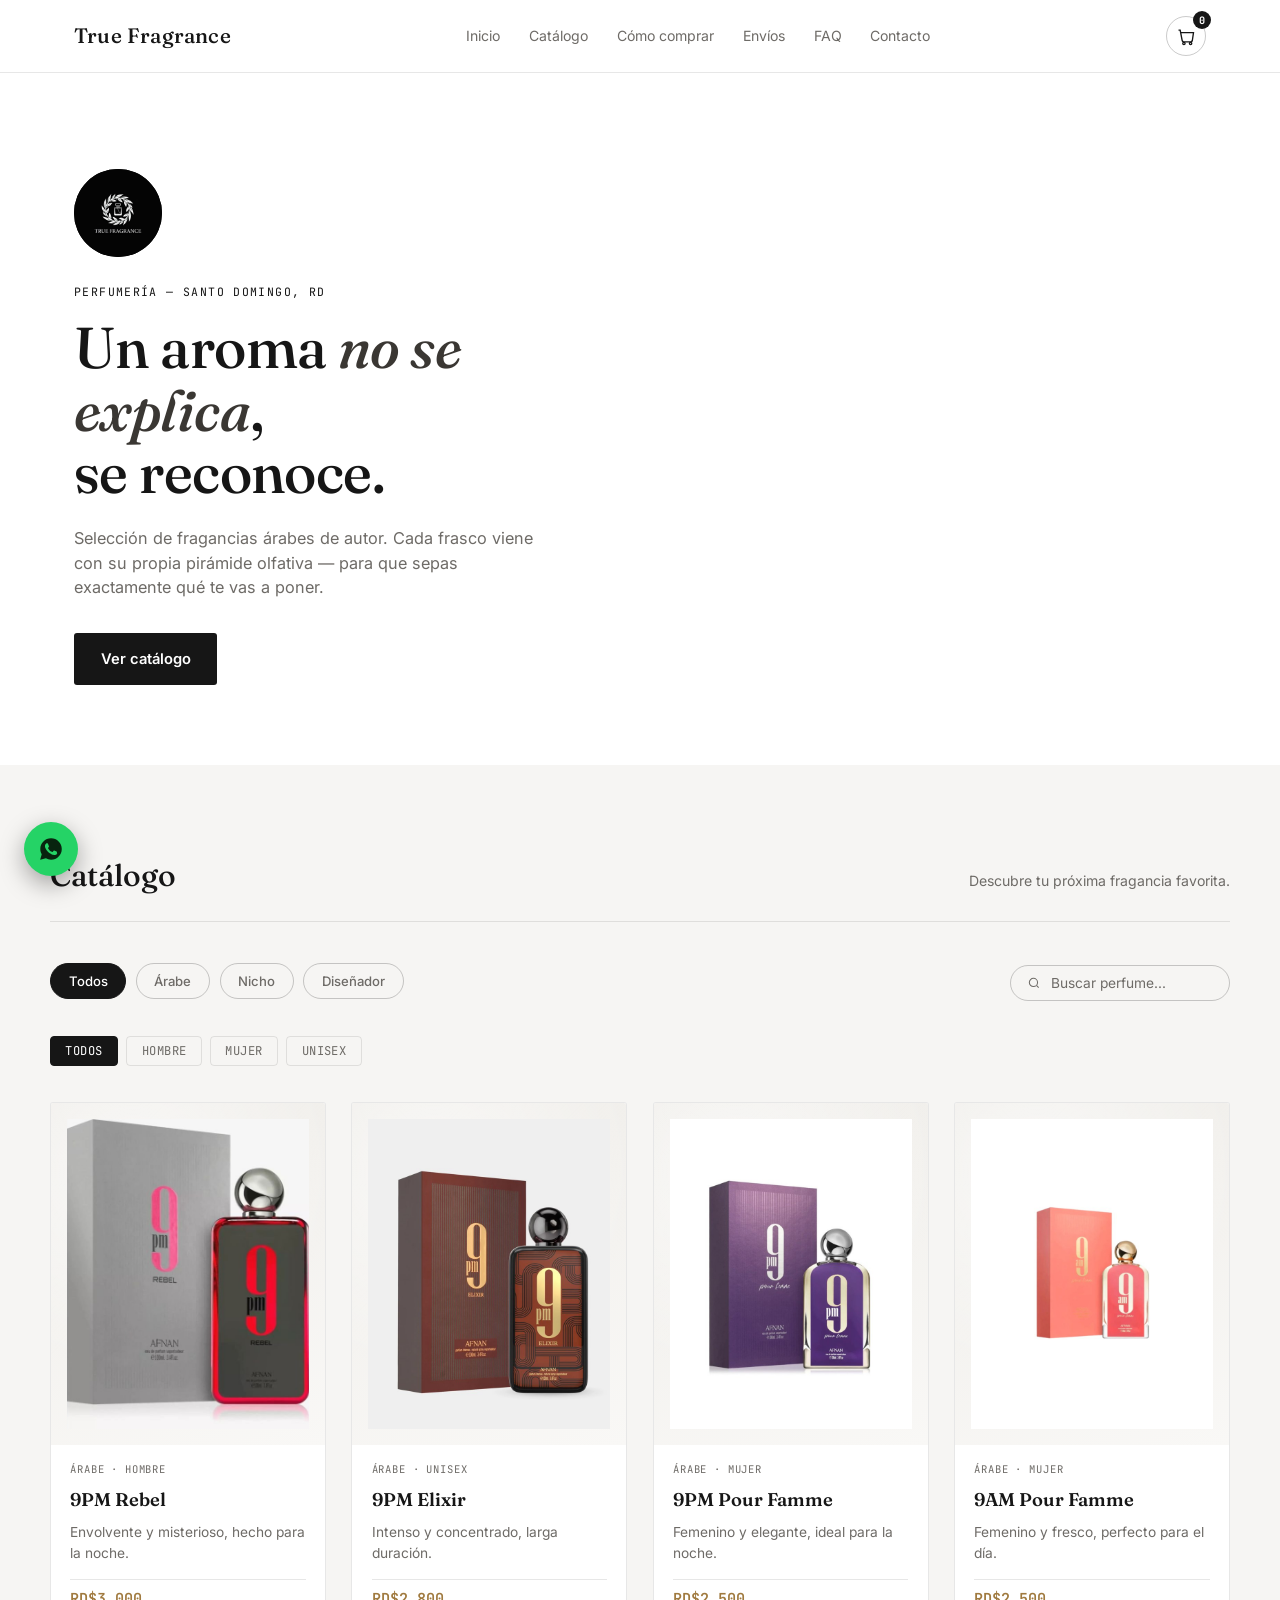
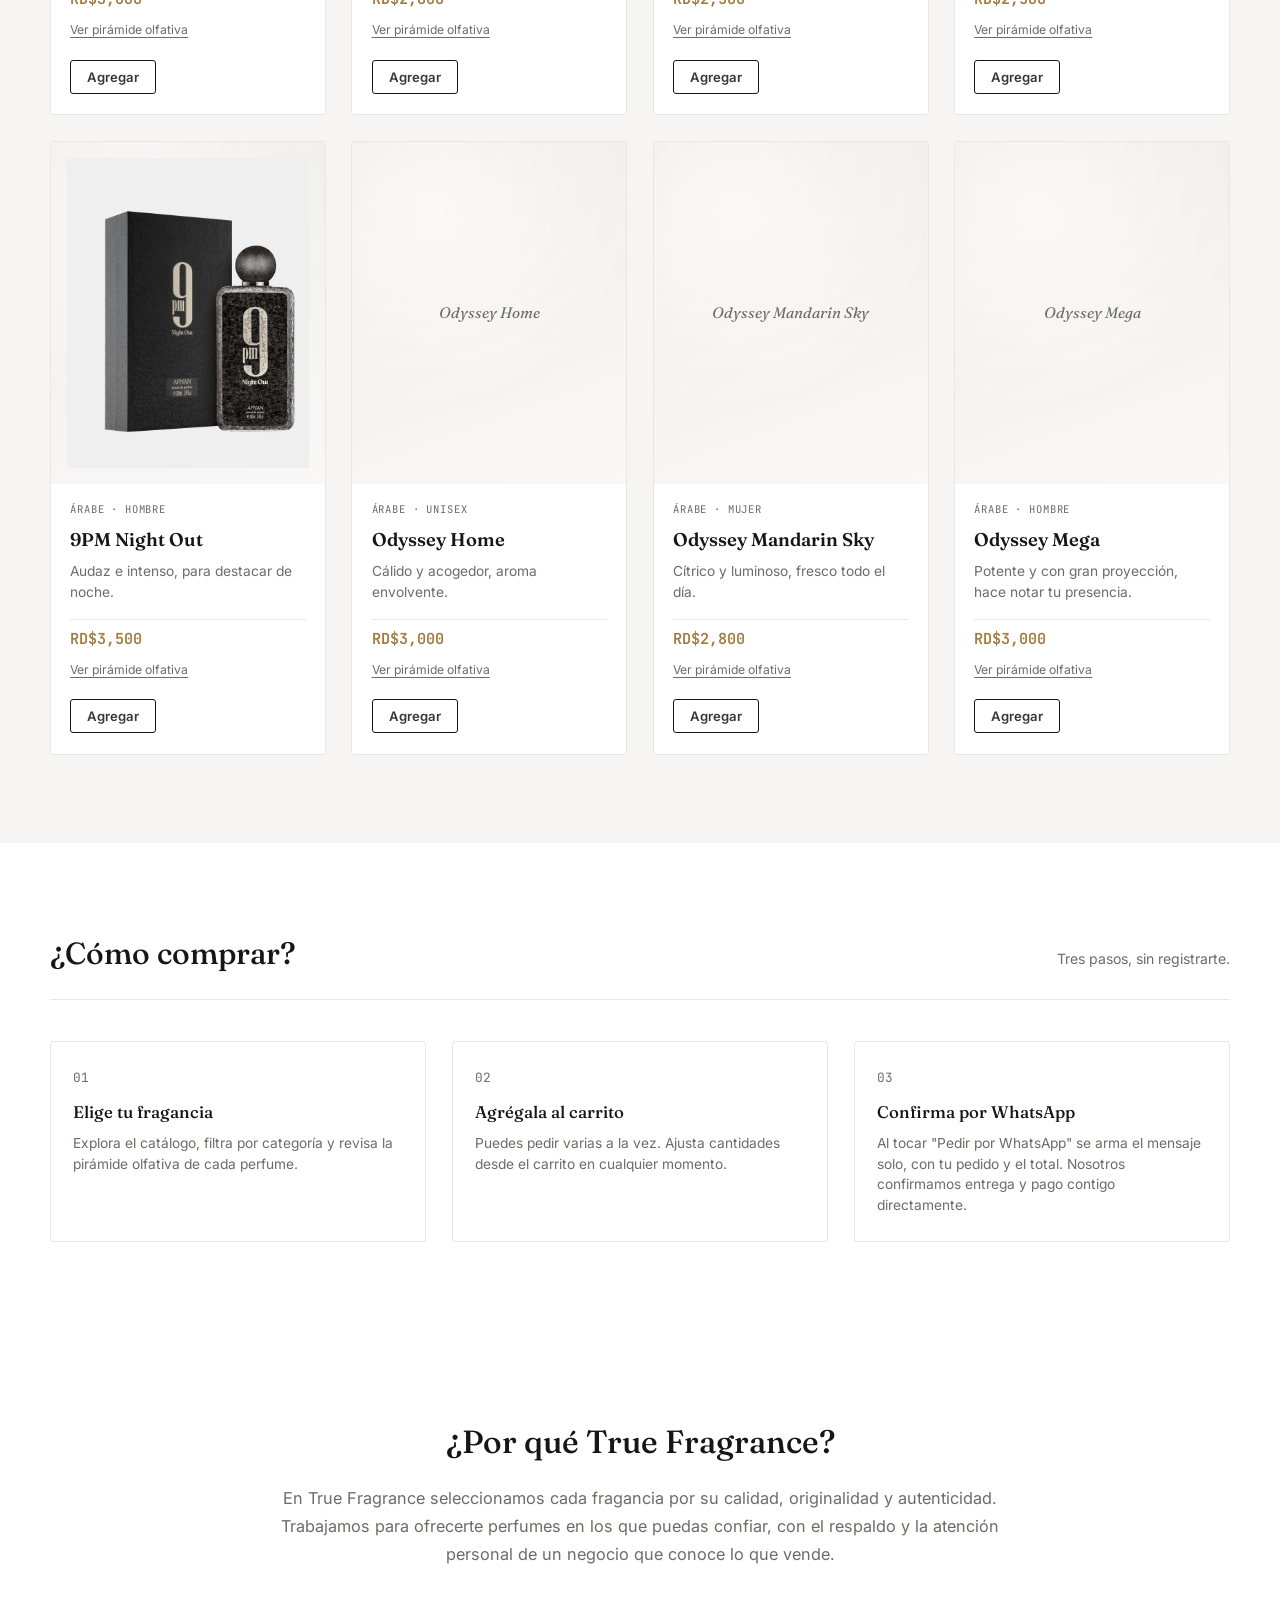
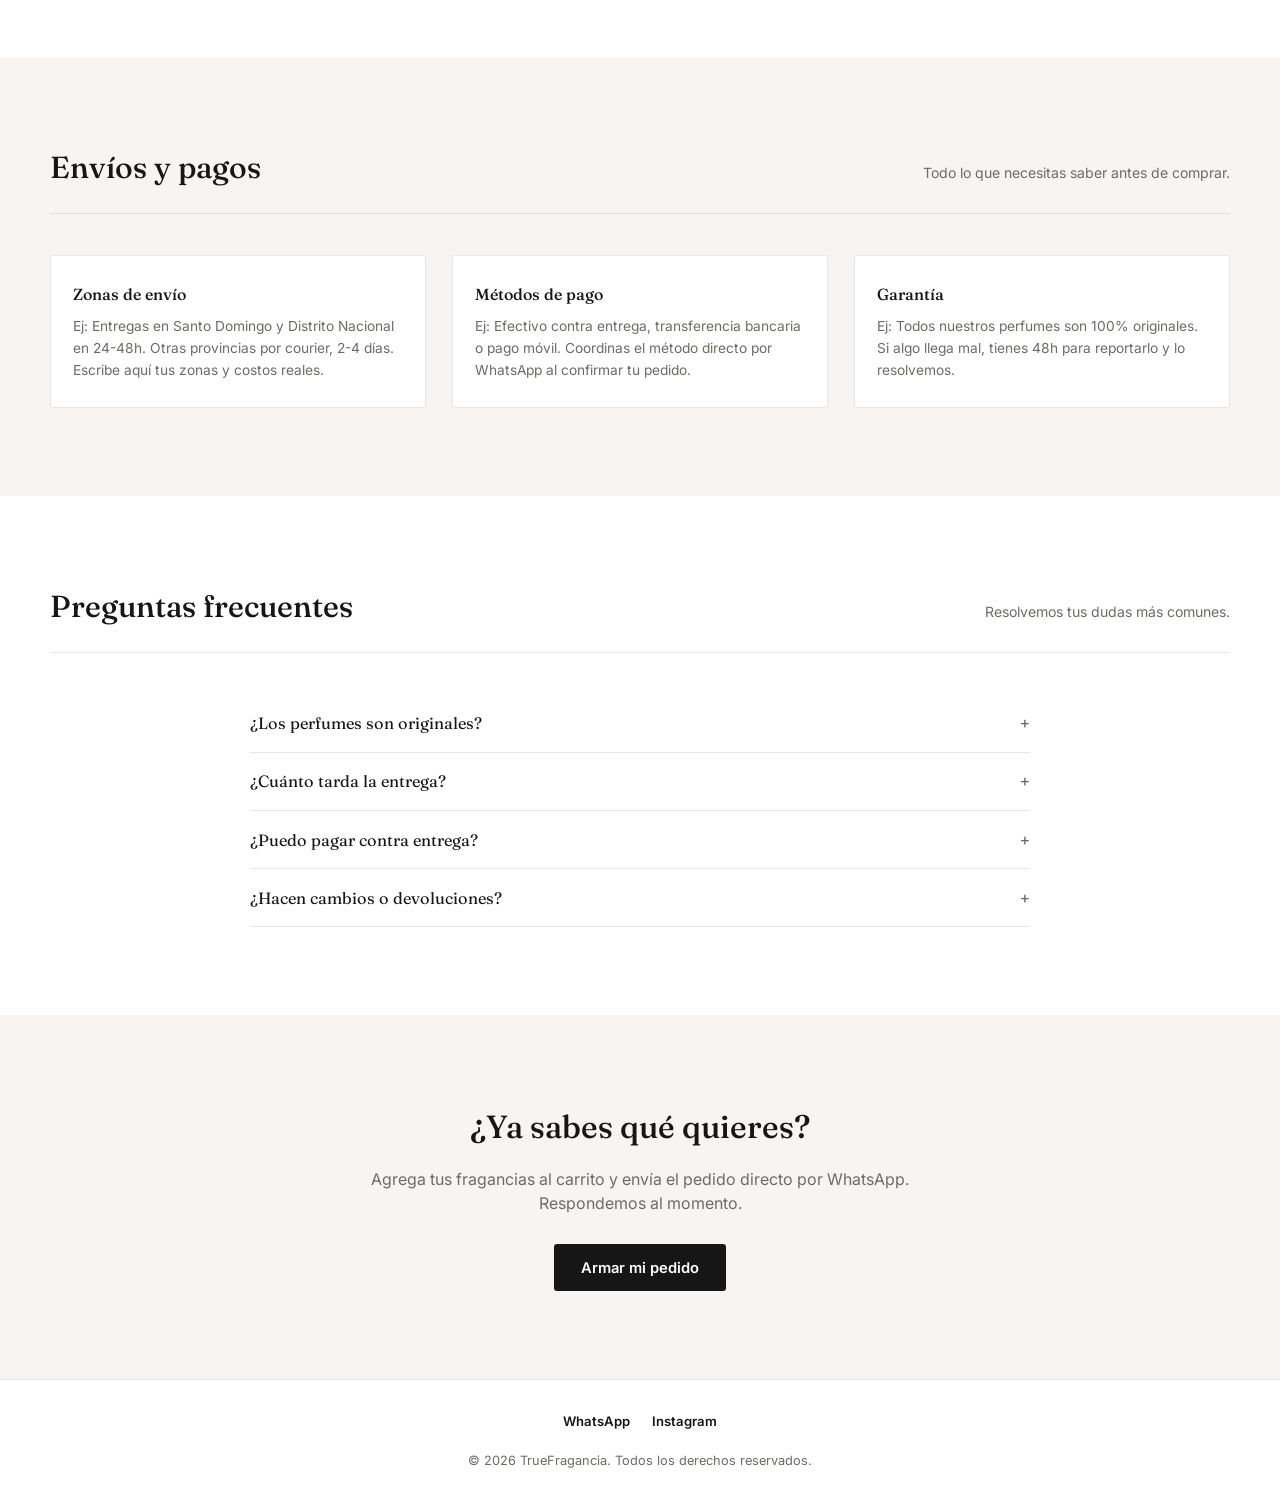
==== commit 45d31568: "Integrate Netlify Identity for user authentication Added Netlify Identity widget script for user aut" ====
--- a/index.html
+++ b/index.html
@@ -48,9 +48,7 @@
     <p class="hero-sub">Selección de fragancias árabes de autor. Cada frasco viene con su propia pirámide olfativa &mdash; para que sepas exactamente qué te vas a poner.</p>
     <a href="#catalogo" class="btn btn-primary">Ver catálogo</a>
   </div>
-</section>
-
-<!-- ===== CATALOGO ===== -->
+</section><!-- ===== CATALOGO ===== -->
 <section class="catalog reveal" id="catalogo">
   <div class="section-head">
     <h2>Catálogo</h2>
@@ -193,5 +191,12 @@
 
 <script src="js/products.js?v=3"></script>
 <script src="js/script.js?v=3"></script>
+<!-- Necesario para que los links de invitación/confirmación de Netlify Identity funcionen -->
+<script src="https://identity.netlify.com/v1/netlify-identity-widget.js"></script>
+<script>
+  if (window.netlifyIdentity) {
+    window.netlifyIdentity.on("init", function (user) {});
+  }
+</script>
 </body>
 </html>
